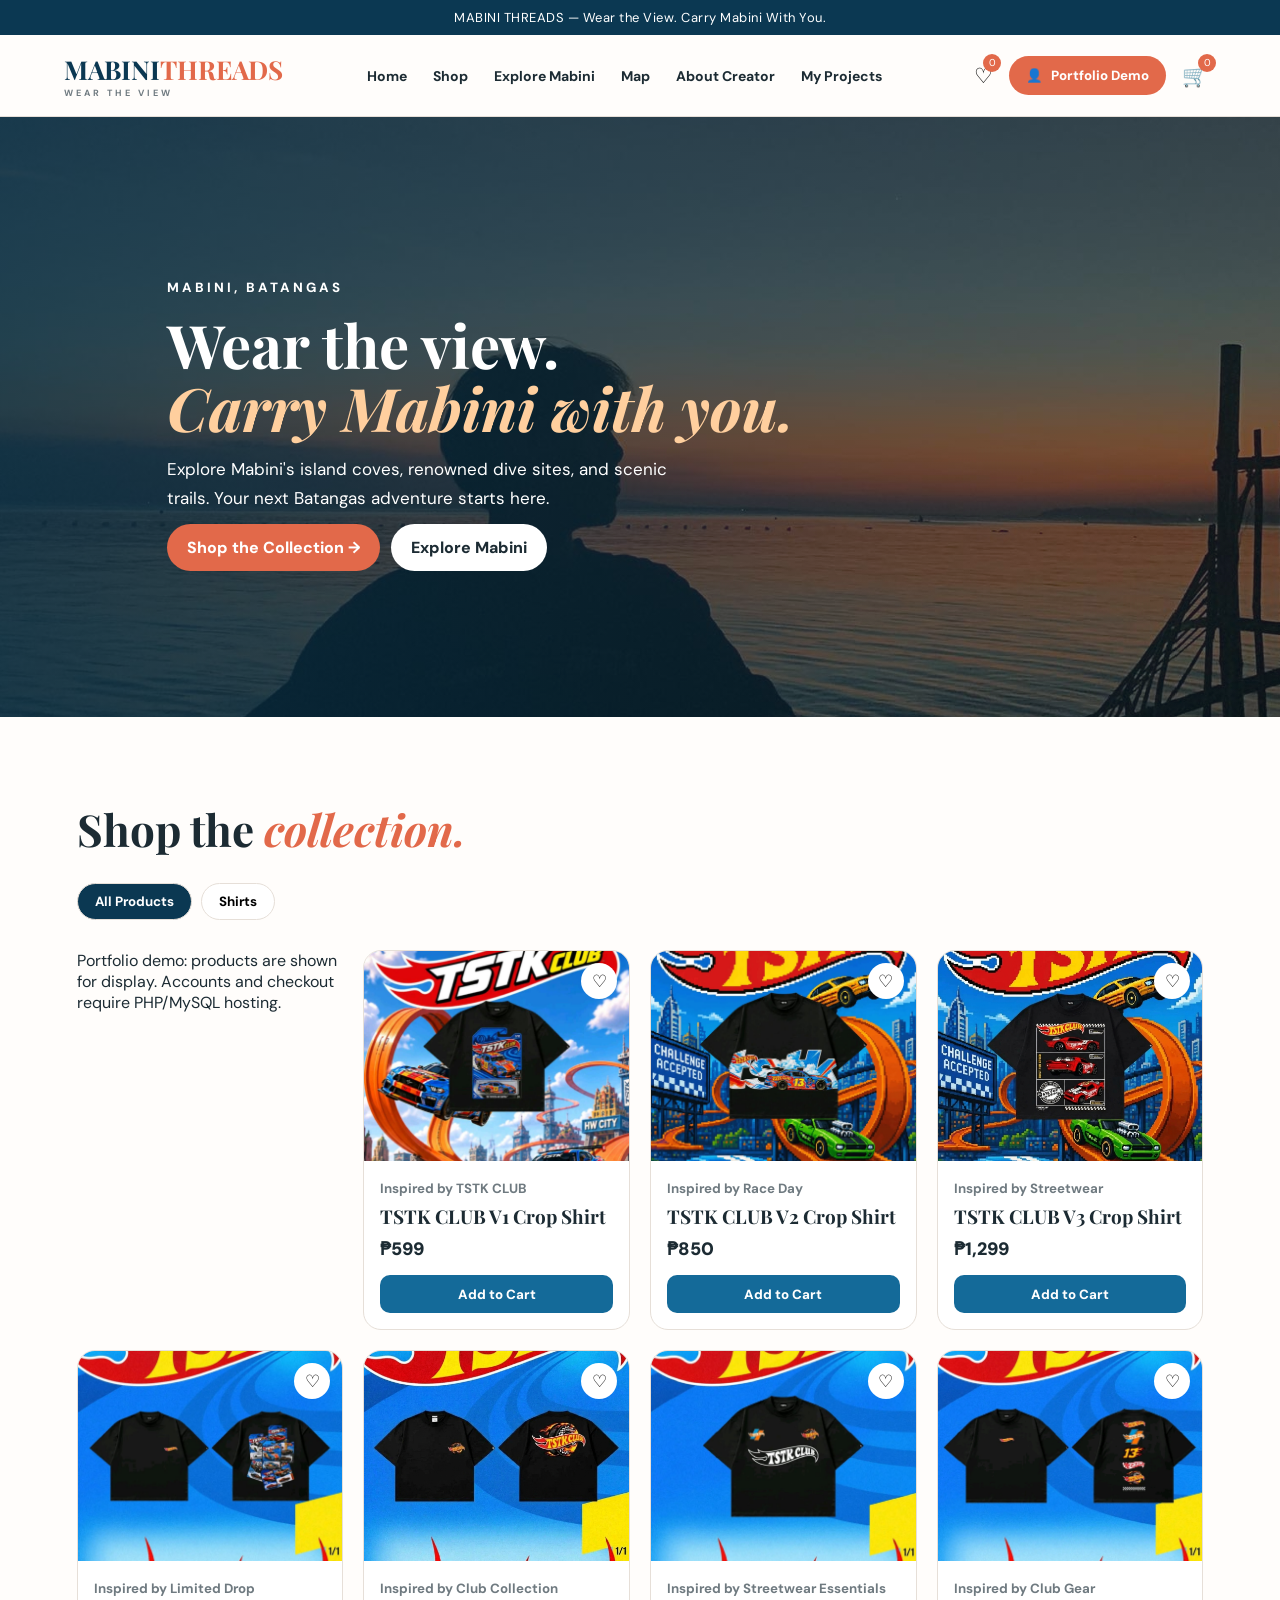
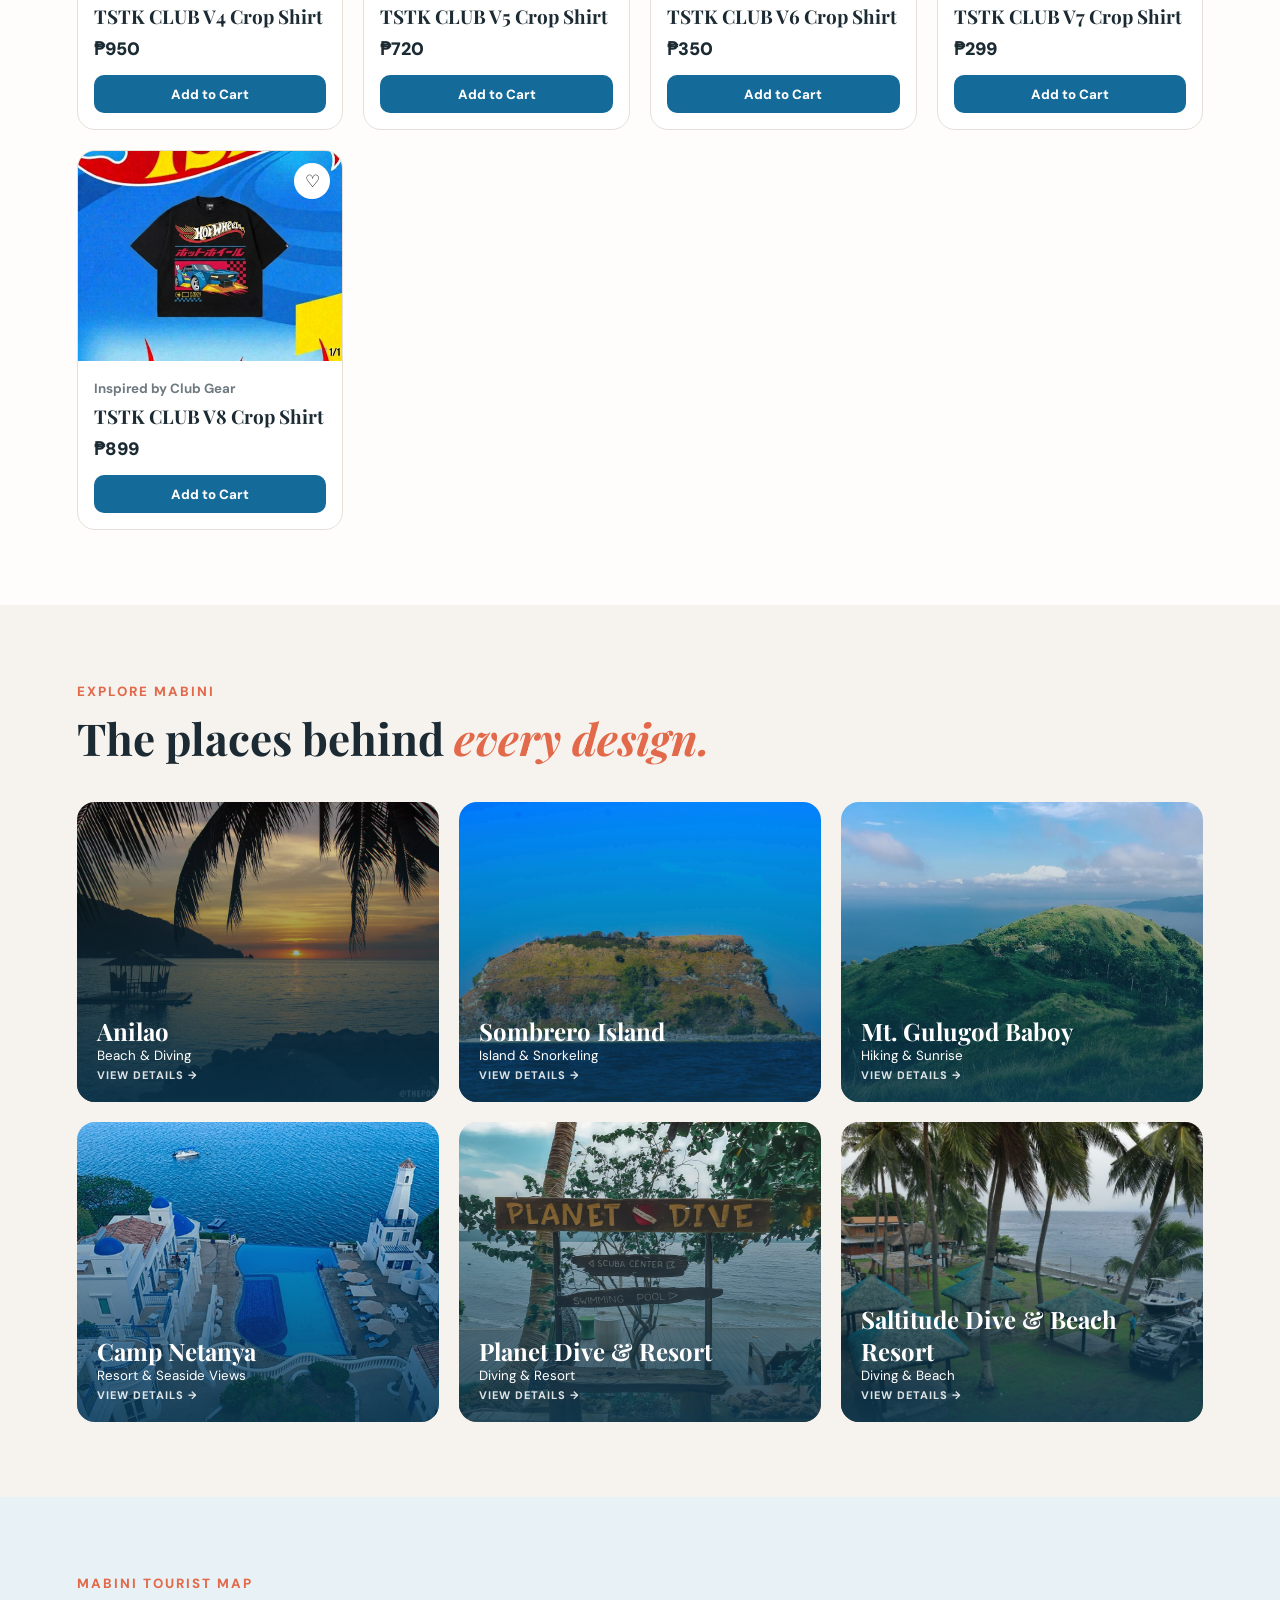
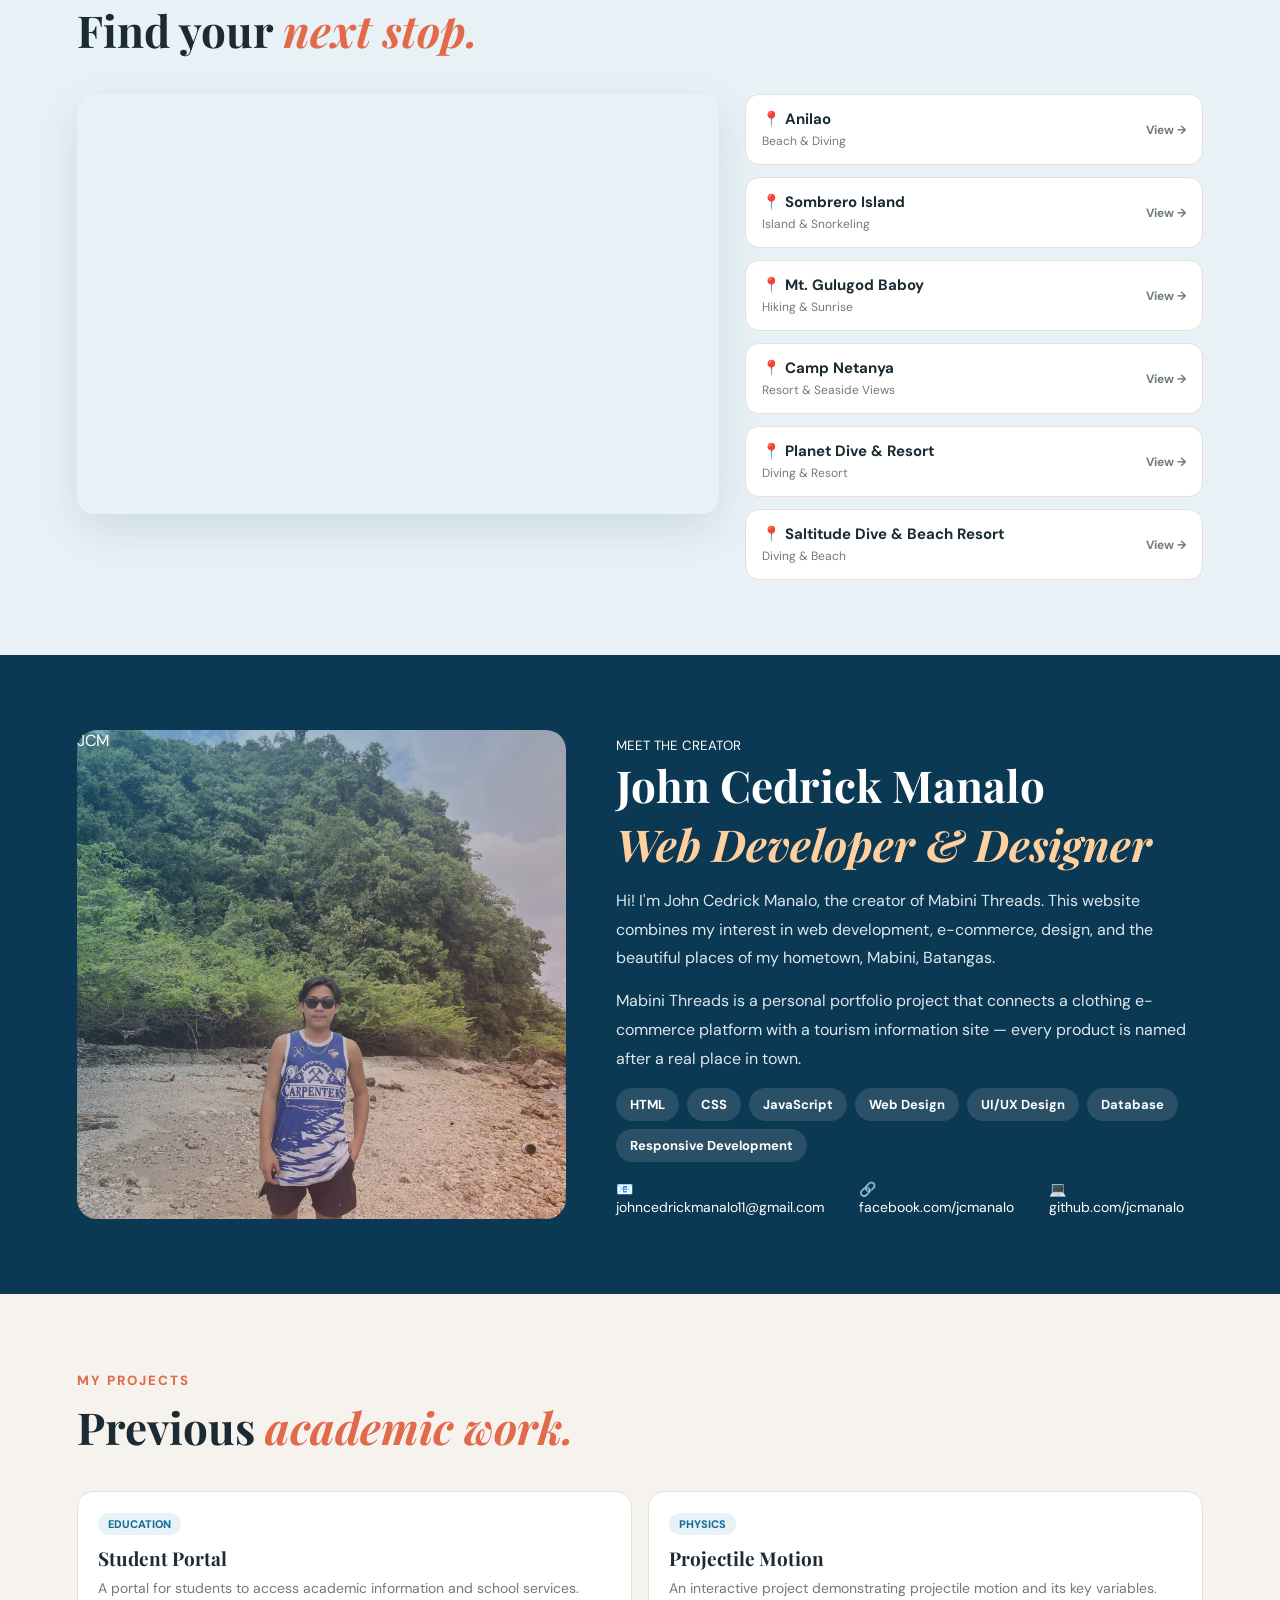
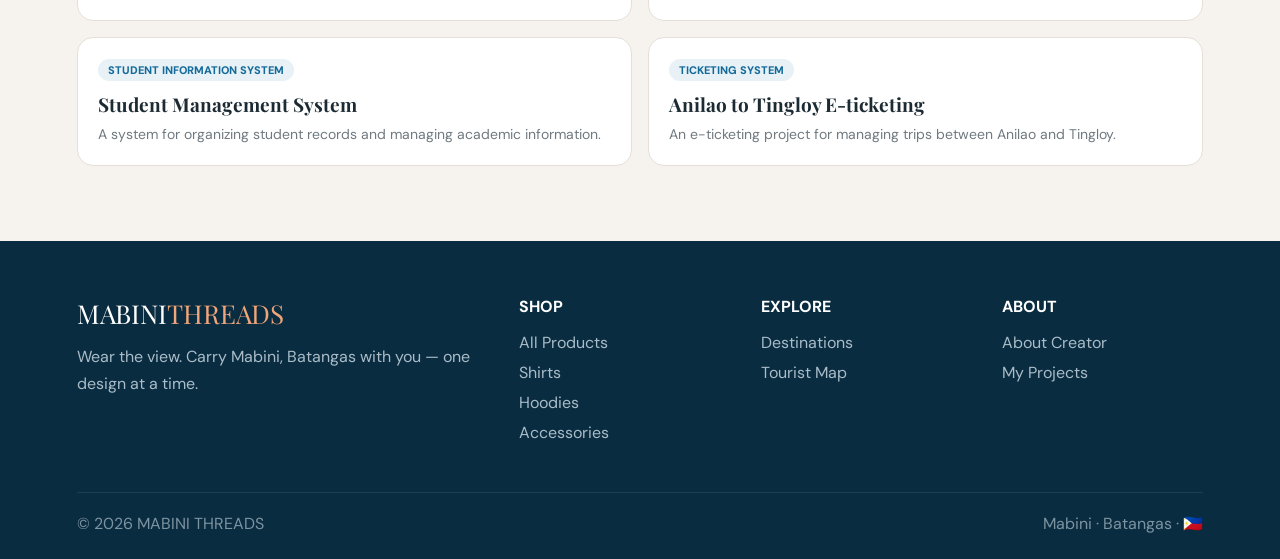
==== mabini_threads_online.html @ df1a7917 "Publish Mabini Threads portfolio demo Co-authored-by: Copilot <223556219+Copilot@users.noreply.githu" ====
<!DOCTYPE html>
<html lang="en">
<head>
<meta charset="UTF-8">
<meta name="viewport" content="width=device-width, initial-scale=1.0">

<title>MABINI THREADS — Wear the View. Carry Mabini With You.</title>

<link rel="preconnect" href="https://fonts.googleapis.com">
<link rel="preconnect" href="https://fonts.gstatic.com" crossorigin>

<link href="https://fonts.googleapis.com/css2?family=DM+Sans:wght@400;500;600;700;800&family=Playfair+Display:wght@500;600;700&display=swap" rel="stylesheet">

<link rel="stylesheet" href="style.css">

</head>

<body>

<div class="topbar">
    <!-- 🎵 MUSIC PLAYER —  -->
<div class="music-player" id="musicPlayer">
    <audio id="bgMusic" loop>
        <source src="die-with-a-smile.mp3" type="audio/mpeg">
    </audio>
    <button class="music-btn" id="musicToggle" onclick="toggleMusic()" title="Play/Pause Music">
        <span id="musicIcon">🎵</span>
    </button>
    <div class="music-info">
        <strong>Die With A Smile</strong>
        <small>Lady Gaga & Bruno Mars</small>
    </div>
    <button class="music-close" onclick="closeMusic()">×</button>
</div>
<!-- 🎵 END MUSIC PLAYER -->

    MABINI THREADS — Wear the View. Carry Mabini With You.
</div>

<header>

    <a href="#home" class="logo">
        MABINI<span>THREADS</span>
        <small>WEAR THE VIEW</small>
    </a>

    <nav>
        <a href="#home">Home</a>
        <a href="#shop">Shop</a>
        <a href="#explore">Explore Mabini</a>
        <a href="#map">Map</a>
        <a href="#about">About Creator</a>
        <a href="#projects">My Projects</a>
    </nav>

    <div class="header-actions">

        <button class="icon-btn" onclick="openWishlist()">
            ♡ <span class="badge" id="wishlistCount">0</span>
        </button>

        <button class="account-btn" id="accountButton" onclick="handleAccountClick()">
            <span id="accountButtonAvatar">👤</span>
            <span class="account-label" id="accountButtonLabel">Create Account / Sign In</span>
        </button>

        <button class="icon-btn" onclick="openCart()">
            🛒 <span class="badge" id="cartCount">0</span>
        </button>

    </div>

</header>

<main>

<section class="hero" id="home">

    <div class="hero-content">

        <small>MABINI, BATANGAS</small>

        <h1>Wear the view.<br><em>Carry Mabini with you.</em></h1>

        <p>
            Explore Mabini's island coves, renowned dive sites, and scenic trails.
            Your next Batangas adventure starts here.
        </p>

        <a href="#shop" class="btn btn-coral">Shop the Collection →</a>
        <a href="#explore" class="btn btn-white">Explore Mabini</a>

    </div>

</section>

<!-- ================= SHOP ================= -->

<section class="shop" id="shop">

    <div class="shop-header">

        <div class="section-title" style="margin:0">
            <h2>Shop the <em>collection.</em></h2>
        </div>

    </div>

    <div class="categories">
        <button class="category active" onclick="filterProducts('all',this)">All Products</button>
        <button class="category" onclick="filterProducts('shirts',this)">Shirts</button>
    </div>

    <div class="products" id="products"></div>

</section>

<!-- ================= EXPLORE MABINI ================= -->

<section id="explore">

    <div class="section-title">
        <small>EXPLORE MABINI</small>
        <h2>The places behind <em>every design.</em></h2>
    </div>

    <div class="destinations" id="destinations"></div>

</section>

<!-- ================= MAP ================= -->

<section class="map-section" id="map">

    <div class="section-title">
        <small>MABINI TOURIST MAP</small>
        <h2>Find your <em>next stop.</em></h2>
    </div>

    <div class="map-wrap">

        <iframe
        class="map-frame"
        loading="lazy"
        referrerpolicy="no-referrer-when-downgrade"
        src="https://www.google.com/maps?q=Mabini,Batangas&output=embed">
        </iframe>

        <div class="map-list" id="mapList"></div>

    </div>

</section>

<!-- ================= ABOUT CREATOR ================= -->

<section class="about" id="about">

    <div class="about-grid">

        <div class="about-photo">JCM</div>

        <div>

            <small>MEET THE CREATOR</small>

            <h2>John Cedrick Manalo<br><em>Web Developer & Designer</em></h2>

            <p>
                Hi! I'm John Cedrick Manalo, the creator of Mabini Threads.
                This website combines my interest in web development,
                e-commerce, design, and the beautiful places of my
                hometown, Mabini, Batangas.
            </p>

            <p>
                Mabini Threads is a personal portfolio project that
                connects a clothing e-commerce platform with a tourism
                information site — every product is named after a real
                place in town.
            </p>

            <div class="skills">
                <span class="skill-pill">HTML</span>
                <span class="skill-pill">CSS</span>
                <span class="skill-pill">JavaScript</span>
                <span class="skill-pill">Web Design</span>
                <span class="skill-pill">UI/UX Design</span>
                <span class="skill-pill">Database</span>
                <span class="skill-pill">Responsive Development</span>
            </div>

            <div class="contact-row">
                <span>📧 johncedrickmanalo11@gmail.com</span>
                <span>🔗 facebook.com/jcmanalo</span>
                <span>💻 github.com/jcmanalo</span>
            </div>

        </div>

    </div>

</section>

<!-- ================= PROJECTS ================= -->

<section id="projects">

    <div class="section-title">
        <small>MY PROJECTS</small>
        <h2>Previous <em>academic work.</em></h2>
    </div>

    <div class="projects">

        <div class="project-card">
            <span class="project-tag">EDUCATION</span>
            <h4>Student Portal</h4>
            <p>A portal for students to access academic information and school services.</p>
        </div>

        <div class="project-card">
            <span class="project-tag">PHYSICS</span>
            <h4>Projectile Motion</h4>
            <p>An interactive project demonstrating projectile motion and its key variables.</p>
        </div>

        <div class="project-card">
            <span class="project-tag">STUDENT INFORMATION SYSTEM</span>
            <h4>Student Management System</h4>
            <p>A system for organizing student records and managing academic information.</p>
        </div>

        <div class="project-card">
            <span class="project-tag">TICKETING SYSTEM</span>
            <h4>Anilao to Tingloy E-ticketing</h4>
            <p>An e-ticketing project for managing trips between Anilao and Tingloy.</p>
        </div>

    </div>

</section>

</main>

<!-- ================= FOOTER ================= -->

<footer>

    <div class="footer-grid">

        <div>
            <div class="footer-logo">MABINI<span>THREADS</span></div>
            <p>Wear the view. Carry Mabini, Batangas with you —
            one design at a time.</p>
        </div>

        <div>
            <h4>SHOP</h4>
            <a href="#shop">All Products</a>
            <a href="#shop">Shirts</a>
            <a href="#shop">Hoodies</a>
            <a href="#shop">Accessories</a>
        </div>

        <div>
            <h4>EXPLORE</h4>
            <a href="#explore">Destinations</a>
            <a href="#map">Tourist Map</a>
        </div>

        <div>
            <h4>ABOUT</h4>
            <a href="#about">About Creator</a>
            <a href="#projects">My Projects</a>
        </div>

    </div>

    <div class="footer-bottom">
        <span>© 2026 MABINI THREADS</span>
        <span>Mabini · Batangas ·  🇵🇭</span>
    </div>

</footer>

<!-- ================= ACCOUNT MODAL ================= -->

<div class="modal" id="accountModal">
<div class="modal-box">
<button class="close" onclick="closeModal('accountModal')">×</button>

<h2 style="font-family:'Playfair Display';font-size:32px">Welcome to Mabini Threads</h2>
<p style="color:var(--gray);margin-top:5px">Create an account or sign in to continue shopping.</p>
<br>

<div class="tabs">
<button class="tab active" id="createTab" onclick="accountTab('create')">Create Account</button>
<button class="tab" id="signinTab" onclick="accountTab('signin')">Sign In</button>
</div>

<div id="accountForm"></div>

</div>
</div>

<!-- ================= PROFILE MODAL ================= -->

<div class="modal" id="profileModal">
<div class="modal-box wide">
<button class="close" onclick="closeModal('profileModal')">×</button>
<div id="profileContent"></div>
</div>
</div>

<!-- ================= CART MODAL ================= -->

<div class="modal" id="cartModal">
<div class="modal-box">
<button class="close" onclick="closeModal('cartModal')">×</button>

<h2 style="font-family:'Playfair Display';font-size:32px">Shopping Cart 🛒</h2>
<p style="color:var(--gray)">Review your items before checkout.</p>

<div id="cartItems"></div>
<div id="cartAddressPreview"></div>

<div class="cart-summary">
<p><span>Subtotal</span><strong id="subtotal">₱0</strong></p>
<p><span>Delivery Fee</span><strong id="deliveryFee">₱60</strong></p>
<small id="shippingOfferNote" class="shipping-offer-note"></small>
<hr>
<div id="voucherPanel" class="voucher-panel" hidden>
    <label for="useVoucher"><input id="useVoucher" type="checkbox" onchange="toggleAccountVoucher(this.checked)"> Use my account voucher</label>
    <small id="voucherDetails"></small>
</div>
<p id="voucherDiscountRow" class="voucher-discount-row" hidden>
    <span>Voucher discount</span><strong id="voucherDiscount">−₱0</strong>
</p>
<p class="cart-total"><span>Total</span><strong id="total">₱0</strong></p>

<div class="payment-method">
    <label for="paymentMethod">Payment method</label>
    <select id="paymentMethod" onchange="updatePaymentNote()">
        <option value="COD">Cash on Delivery (COD)</option>
        <option value="GCash">GCash</option>
        <option value="Maya">Maya</option>
    </select>
    <small id="paymentNote">Pay in cash when your order arrives.</small>
</div>

<button class="btn btn-coral" style="width:100%;margin-top:10px" onclick="checkout()">
Proceed to Checkout →
</button>

</div>
</div>
</div>

<!-- ================= ADD TO CART COLOR PICKER ================= -->

<div class="modal" id="addToCartModal">
<div class="modal-box color-picker-box">
<button class="close" onclick="closeModal('addToCartModal')">×</button>
<h2 style="font-family:'Playfair Display';font-size:30px">Choose color and size</h2>
<p id="addProductDetails" style="color:var(--gray);margin-top:6px"></p>
<img id="productColorPreview" class="color-preview" src="" alt="">
<strong class="picker-label">Color</strong>
<div id="productColorOptions" class="color-options"></div>
<strong class="picker-label">Size</strong>
<div id="productSizeOptions" class="color-options"></div>
<button class="add-cart" style="margin-top:18px" onclick="confirmAddToCart()">Add selected options to Cart</button>
</div>
</div>

<!-- ================= PRODUCT REVIEW ================= -->

<div class="modal" id="reviewModal">
<div class="modal-box review-box">
<button class="close" onclick="closeModal('reviewModal')">×</button>
<h2 style="font-family:'Playfair Display';font-size:30px">Rate this product</h2>
<p id="reviewProductName" style="color:var(--gray);margin-top:6px"></p>
<div class="review-stars" role="group" aria-label="Choose a rating from 1 to 5 stars">
    <button type="button" aria-label="1 star" onclick="selectReviewRating(1)">★</button>
    <button type="button" aria-label="2 stars" onclick="selectReviewRating(2)">★</button>
    <button type="button" aria-label="3 stars" onclick="selectReviewRating(3)">★</button>
    <button type="button" aria-label="4 stars" onclick="selectReviewRating(4)">★</button>
    <button type="button" aria-label="5 stars" onclick="selectReviewRating(5)">★</button>
</div>
<p id="reviewRatingHint" class="review-rating-hint">Choose 1 to 5 stars.</p>
<button id="submitReviewButton" class="add-cart" style="margin-top:18px" onclick="submitProductReview()" disabled>Submit rating</button>
</div>
</div>

<!-- ================= WISHLIST ================= -->

<div class="modal" id="wishlistModal">
<div class="modal-box">
<button class="close" onclick="closeModal('wishlistModal')">×</button>
<h2 style="font-family:'Playfair Display';font-size:32px">My Wishlist ♡</h2>
<div id="wishlistItems" style="margin-top:20px"></div>
</div>
</div>

<!-- ================= DESTINATION DETAILS ================= -->

<div class="modal" id="destinationModal">
<div class="modal-box wide">
<button class="close" onclick="closeModal('destinationModal')">×</button>
<div id="destinationContent"></div>
</div>
</div>

<div class="toast" id="toast"></div>

<script>

/* ================= 🎵 MUSIC PLAYER — BAGO LANG ================= */

function toggleMusic(){
    const music = document.getElementById("bgMusic");
    const icon = document.getElementById("musicIcon");

    if(music.paused){
        music.play();
        icon.textContent = "⏸";
        showToast("🎵 Playing: Die With A Smile");
    } else {
        music.pause();
        icon.textContent = "🎵";
        showToast("⏸ Music paused");
    }
}

function closeMusic(){
    const music = document.getElementById("bgMusic");
    music.pause();
    document.getElementById("musicPlayer").style.display = "none";
}

document.getElementById("bgMusic").addEventListener("error", () => {
    document.getElementById("musicPlayer").style.display = "none";
});

/* Auto-play on first user interaction */
document.addEventListener("click", function autoPlayMusic(){
    const music = document.getElementById("bgMusic");
    if(music && music.paused){
        music.play().then(() => {
            document.getElementById("musicIcon").textContent = "⏸";
        }).catch(() => {
            /* browser blocked autoplay — user clicks manually */
        });
    }
    document.removeEventListener("click", autoPlayMusic);
}, { once: true });

/* ================= END MUSIC PLAYER ================= */


/* ================= HELPERS ================= */

function money(value){
    return "₱" + Number(value).toLocaleString("en-PH");
}

function initials(name){
    return name.trim().split(/\s+/).slice(0,2).map(w=>w[0]?.toUpperCase() || "").join("");
}

function commonsImage(filename,width){
    return "https://commons.wikimedia.org/wiki/Special:FilePath/"
    + encodeURIComponent(filename) + "?width=" + width;
}

async function apiRequest(action,options={}){

    const query = new URLSearchParams({action,...(options.query || {})});
    const request = {
        method:options.method || "GET",
        credentials:"same-origin",
        headers:options.body ? {"Content-Type":"application/json"} : {}
    };
    if(options.body)request.body = JSON.stringify(options.body);

    let response;
    try{
        response = await fetch(`api.php?${query}`,request);
    }catch(error){
        throw new Error("Could not reach the local PHP API. Start the PHP server and open the site from http://127.0.0.1:8000.");
    }

    const contentType = response.headers.get("content-type") || "";
    const text = await response.text();
    if(!contentType.includes("application/json")){
        const trimmed = text.trim();
        if(trimmed.startsWith("<?php") || trimmed.startsWith("<!DOCTYPE") || trimmed.startsWith("<html")){
            throw new Error("This app must be opened through the local PHP server at http://127.0.0.1:8000. Do not open the HTML file directly.");
        }
        throw new Error("The PHP API returned an unexpected response. Check that the server is running.");
    }

    let data;
    try{
        data = JSON.parse(text);
    }catch(error){
        throw new Error("The PHP API returned invalid JSON. Check the PHP setup and MySQL connection.");
    }

    if(!response.ok)throw new Error(data.message || "The database request failed.");
    return data;

}

/* ================= DESTINATIONS ================= */

const destinations = [

{
    id:"anilao",
    name:"Anilao",
    tag:"Beach & Diving",
    image: "Anilao.jpg",
    creditText:"Photo via Wikimedia Commons (CC BY)",
    creditUrl:"https://commons.wikimedia.org/wiki/File:Anilao,_Batanagas.JPG",
    blurb:"The birthplace of Philippine scuba diving — a coastal barangay with over 50 dive sites, calm coves, and some of the richest coral biodiversity in the country.",
    highlights:[
        "50+ beginner-friendly dive sites nearby",
        "Snorkeling and island-hopping day trips",
        "Home base for boats to Sombrero Island",
        "Sunset views over Balayan Bay"
    ],
    mapQuery:"Anilao, Mabini, Batangas"
},

{
    id:"sombrero-island",
    name:"Sombrero Island",
    tag:"Island & Snorkeling",
    image: "sombrero.jpg",
    creditText:"Photo via Wikimedia Commons (CC BY-SA)",
    creditUrl:"https://commons.wikimedia.org/wiki/File:Sombrero-island,_From_%22Dive_Solana%22_Anilao_-_panoramio.jpg",
    blurb:"A small hat-shaped island just a short boat ride from Anilao, popular for snorkeling, photos, and as a stopover for hikers coming down from Mt. Gulugod Baboy.",
    highlights:[
        "Short boat ride from Anilao or Talaga Port",
        "Clear water good for snorkeling",
        "Popular photo spot for its hat-like shape",
        "Bring your own drinking water — no facilities on the island"
    ],
    mapQuery:"Sombrero Island, Batangas"
},

{
    id:"gulugod-baboy",
    name:"Mt. Gulugod Baboy",
    tag:"Hiking & Sunrise",
    image:"gulugod.jpg",
    creditText:"Photo via Wikimedia Commons (CC BY-SA)",
    creditUrl:"https://commons.wikimedia.org/wiki/File:Batangasjf8549_01.JPG",
    blurb:"A beginner-friendly mountain on the Calumpan Peninsula with three peaks and 360-degree views of Batangas Bay, Balayan Bay, and nearby islands.",
    highlights:[
        "Beginner-friendly trail, about 1-2 hours to summit",
        "360-degree views from Pinagbanderahan peak",
        "Popular overnight camping spot",
        "Trailhead near Anilao's dive resorts"
    ],
    mapQuery:"Mount Gulugod Baboy, Batangas"
},

{
    id:"camp-netanya",
    name:"Camp Netanya",
    tag:"Resort & Seaside Views",
    image:"camp netanya.jpg",
    creditText:"Illustrative resort photo via Unsplash",
    creditUrl:"https://unsplash.com/",
    blurb:"A Greek-inspired seaside resort in Mabini, known for its white-and-blue architecture and views of Batangas Bay.",
    highlights:[
        "Seaside resort in Mabini, Batangas",
        "Scenic views of Batangas Bay",
        "Pool and resort amenities",
        "Check with the resort for current rates and access"
    ],
    mapQuery:"Camp Netanya, Mabini, Batangas"
},

{
    id:"planet-dive",
    name:"Planet Dive & Resort",
    tag:"Diving & Resort",
    image:"planet dive.jpg",
    creditText:"Illustrative diving photo via Unsplash",
    creditUrl:"https://unsplash.com/",
    blurb:"A dive resort in Mabini offering access to the area's well-known underwater sites.",
    highlights:[
        "Dive resort in Mabini, Batangas",
        "Explore nearby dive sites with local guides",
        "Ask the resort about courses and dive trips",
        "Confirm availability before visiting"
    ],
    mapQuery:"Planet Dive Resort, Mabini, Batangas"
},

{
    id:"saltitude",
    name:"Saltitude Dive & Beach Resort",
    tag:"Diving & Beach",
    image:"saltitude.jpg",
    creditText:"Illustrative beach photo via Unsplash",
    creditUrl:"https://unsplash.com/",
    blurb:"A dive and beach resort in Mabini, a convenient base for enjoying the coastline and nearby dive sites.",
    highlights:[
        "Dive and beach resort in Mabini",
        "Coastal setting near local dive sites",
        "Ask about snorkeling and diving options",
        "Check current services and access before visiting"
    ],
    mapQuery:"Saltitude Dive and Beach Resort, Mabini, Batangas"
}

];

function renderDestinations(){

    document.getElementById("destinations").innerHTML =
    destinations.map(d => `
        <button class="destination" style="background-image:url('${d.image}')" onclick="openDestination('${d.id}')">
            <div class="destination-content">
                <h3>${d.name}</h3>
                <p>${d.tag}</p>
                <div class="destination-tap">VIEW DETAILS →</div>
            </div>
        </button>
    `).join("");

    document.getElementById("mapList").innerHTML =
    destinations.map(d => `
        <div class="map-pin" onclick="openDestination('${d.id}')">
            <div>
                <h4>📍 ${d.name}</h4>
                <span>${d.tag}</span>
            </div>
            <span class="link-btn">View →</span>
        </div>
    `).join("");

}

function openDestination(id){

    const d = destinations.find(x=>x.id===id);
    if(!d)return;

    document.getElementById("destinationContent").innerHTML = `

        <div class="dest-photo" style="background-image:url('${d.image}')"></div>

        <div class="dest-credit">
            <a href="${d.creditUrl}" target="_blank" rel="noopener">${d.creditText}</a>
        </div>

        <span class="dest-tag">${d.tag.toUpperCase()}</span>

        <h2 style="font-family:'Playfair Display';font-size:30px;margin:8px 0 12px">${d.name}</h2>

        <p style="color:var(--gray);line-height:1.7">${d.blurb}</p>

        <ul class="dest-highlights">
            ${d.highlights.map(h=>`<li>${h}</li>`).join("")}
        </ul>

        <a class="btn btn-coral" style="display:inline-block;margin-top:22px" target="_blank" rel="noopener"
        href="https://www.google.com/maps/search/${encodeURIComponent(d.mapQuery)}">
            Get Directions →
        </a>

    `;

    document.getElementById("destinationModal").classList.add("show");

}

/* ================= PRODUCTS ================= */

let products = [

{
    id:1,
    name:"TSTK CLUB V1 Crop Shirt",
    price:599,
    rating:4.9,
    category:"shirts",
    inspiration:"TSTK CLUB",
    sizes:["S","M","L","XL","XXL"],
    colors:["Black","White"],
    image:"V1_black.jpeg",
},

{
    id:2,
    name:"TSTK CLUB V2 Crop Shirt",
    price:850,
    rating:4.8,
    category:"shirts",
    inspiration:"Race Day",
    sizes:["S","M","L","XL"],
    colors:["Black","White"],
    image:"V2_black.jpeg"
},

{
    id:3,
    name:"TSTK CLUB V3 Crop Shirt",
    price:1299,
    rating:4.9,
    category:"hoodies",
    inspiration:"Streetwear",
    sizes:["S","M","L","XL"],
    colors:["Black","White"],
    image:"V3_black.jpeg"
},

{
    id:4,
    name:"TSTK CLUB V4 Crop Shirt",
    price:950,
    rating:4.7,
    category:"shirts",
    inspiration:"Limited Drop",
    sizes:["S","M","L","XL"],
    colors:["Black","White"],
    image:"V4_black.jpeg"
},

{
    id:5,
    name:"TSTK CLUB V5 Crop Shirt",
    price:720,
    rating:4.7,
    category:"shirts",
    inspiration:"Club Collection",
    sizes:["S","M","L","XL"],
    colors:["Black","White"],
    image:"V5.jpeg"
},

{
    id:6,
    name:"TSTK CLUB V6 Crop Shirt",
    price:350,
    rating:4.8,
    category:"accessories",
    inspiration:"Streetwear Essentials",
    sizes:["S","M","L","XL"],
    colors:["Black","White"],
    image:"V6_black.jpeg"
},

{
    id:7,
    name:"TSTK CLUB V7 Crop Shirt",
    price:299,
    rating:4.6,
    category:"accessories",
    inspiration:"Club Gear",
    sizes:["S","M","L","XL"],
    colors:["Black","White"],
    image:"V7_black.jpeg"
},


{
    id:8,
    name:"TSTK CLUB V8 Crop Shirt",
    price:899,
    rating:4.6,
    category:"accessories",
    inspiration:"Club Gear",
    sizes:["S","M","L","XL"],
    colors:["Black","White"],
    image:"V8_black.jpeg"
}

];

let cart = [];
let wishlist = JSON.parse(localStorage.getItem("mabiniWishlist") || "[]");
let account = null;
let orders = [];
let appReady = false;
let staticDemo = false;
let cartSaveQueue = Promise.resolve();
let accountVoucherEnabled = false;

let currentCategory = "all";
let currentOrderFilter = "all";

const productSelection = {};
const productSlideIndexes = {};
let productReviews = {};
let pendingProductId = null;
let pendingProductColor = null;
let pendingProductSize = null;
let pendingReviewProductId = null;
let pendingReviewRating = 0;

function getSelection(id){

    if(!productSelection[id]){

        const p = products.find(x=>x.id===id);

        productSelection[id] = {
            size: p.sizes[0] || null,
            color: p.colors[0] || null
        };

    }

    return productSelection[id];

}

function getProductImage(product, color){
    const selectedColor = (color || product.colors[0] || "Black").toLowerCase();
    const baseName = product.image
        .replace(/_(black|white)(?=\.[^/.]+$)/i, "")
        .replace(/\.[^/.]+$/, "");
    const variant = `${baseName}_${selectedColor}.jpeg`;
    return variant;
}

const ORDER_STEPS = ["Order Placed","To Ship","Shipped","Delivered"];

/* ================= RENDER PRODUCTS ================= */

function renderProducts(){

    const list = products.filter(p => currentCategory === "all" || p.category === currentCategory);

    document.getElementById("products").innerHTML =
    list.map(p => {

        const sel = getSelection(p.id);
        const activeSlide = (productSlideIndexes[p.id] || 0) % p.colors.length;

        return `

        <article class="product">

            <div class="product-img">
                <div class="product-slideshow" data-product-id="${p.id}" data-active-index="${activeSlide}">
                    ${p.colors.map((color,index) => `
                        <img class="product-photo ${index===activeSlide?'active':''}" src="${getProductImage(p, color)}" alt="${p.name} in ${color}">
                    `).join("")}
                </div>
                <button onclick="toggleWishlist(${p.id})">${wishlist.includes(p.id) ? "♥" : "♡"}</button>
            </div>

            <div class="product-info">

                <small>Inspired by ${p.inspiration}</small>
                <h3>${p.name}</h3>

                ${p.ratingCount > 0 ? `
                    <div class="rating">
                        ${"★".repeat(Math.round(p.rating))}${"☆".repeat(5-Math.round(p.rating))}
                        <span style="color:#777">${Number(p.rating).toFixed(1)} (${p.ratingCount})</span>
                    </div>
                ` : ""}

                <div class="price">${money(p.price)}</div>

                <button class="add-cart" onclick="addProduct(${p.id})">Add to Cart</button>

            </div>

        </article>

        `;

    }).join("");

}

/* ================= ADD TO CART ================= */

function requireAccount(){

    if(!appReady){
        showToast("Connecting to the local database. Please wait.");
        return false;
    }

    if(staticDemo){
        showToast("Shopping accounts and checkout need PHP/MySQL hosting.");
        return false;
    }

    if(account)return true;

    closeModal("addToCartModal");
    showToast("Please create an account or sign in before shopping.");
    openAccount("create");
    return false;

}

function addProduct(id){

    if(!requireAccount())return;

    const product = products.find(p=>p.id===id);
    if(!product)return;

    pendingProductId = id;
    pendingProductColor = getSelection(id).color || product.colors[0];
    pendingProductSize = getSelection(id).size || product.sizes[0] || null;
    document.getElementById("addProductDetails").innerHTML = `
        <strong>${product.name}</strong><br>
        ${money(product.price)}
    `;
    updateProductColorPreview();
    document.getElementById("addToCartModal").classList.add("show");

}

function updateProductColorPreview(){

    const product = products.find(p=>p.id===pendingProductId);
    if(!product)return;

    const preview = document.getElementById("productColorPreview");
    preview.src = getProductImage(product, pendingProductColor);
    preview.alt = `${product.name} in ${pendingProductColor}`;
    document.getElementById("productColorOptions").innerHTML = product.colors.map(color=>`
        <button class="opt-btn ${pendingProductColor===color?'active':''}"
        onclick="selectProductColor('${color}')">${color}</button>
    `).join("");
    document.getElementById("productSizeOptions").innerHTML = product.sizes.map(size=>`
        <button class="opt-btn ${pendingProductSize===size?'active':''}"
        onclick="selectProductSize('${size}')">${size}</button>
    `).join("");

}

function selectProductColor(color){

    pendingProductColor = color;
    updateProductColorPreview();

}

function selectProductSize(size){

    pendingProductSize = size;
    updateProductColorPreview();

}

function confirmAddToCart(){

    if(!requireAccount())return;
    if(pendingProductId===null || !pendingProductColor || !pendingProductSize)return;

    const product = products.find(p=>p.id===pendingProductId);
    const sel = getSelection(pendingProductId);
    sel.color = pendingProductColor;
    sel.size = pendingProductSize;

    const existing = cart.find(item=>
        item.id===pendingProductId && item.size===sel.size && item.color===pendingProductColor
    );

    if(existing){

        existing.quantity += 1;

    }else{

        cart.push({
            id:product.id,
            name:product.name,
            price:product.price,
            size:sel.size,
            color:pendingProductColor,
            quantity:1
        });

    }

    saveCart();

    showToast(product.name + " added to your cart!");
    closeModal("addToCartModal");
    pendingProductId = null;
    pendingProductColor = null;

}

function advanceProductSlides(){

    document.querySelectorAll(".product-slideshow").forEach(slideshow=>{
        const productId = Number(slideshow.dataset.productId);
        const imageCount = slideshow.children.length;
        if(imageCount < 2)return;

        const activeIndex = (Number(slideshow.dataset.activeIndex) + 1) % imageCount;
        slideshow.dataset.activeIndex = activeIndex;
        productSlideIndexes[productId] = activeIndex;
        Array.from(slideshow.children).forEach((image,index)=>{
            image.classList.toggle("active", index===activeIndex);
        });
    });

}

/* ================= CART ================= */

function saveCart(){

    updateCartCount();
    renderCart();

    if(!account || !appReady)return;

    const items = cart.map(item=>({
        id:item.id,
        size:item.size,
        color:item.color,
        quantity:item.quantity
    }));

    cartSaveQueue = cartSaveQueue
        .catch(()=>{})
        .then(()=>apiRequest("cart-save",{method:"POST",body:{items}}))
        .catch(error=>showToast(error.message));

}

function updateCartCount(){

    const count = cart.reduce((total,item)=>total+item.quantity,0);
    document.getElementById("cartCount").textContent = count;

}

function renderCart(){

    const container = document.getElementById("cartItems");

    if(!cart.length){

        container.innerHTML = `
            <div style="text-align:center;padding:35px;color:#777">
                🛒<br><br>Your cart is empty.<br><br>
                Head to the shop and find your next favorite piece!
            </div>
        `;

    }else{

        container.innerHTML = cart.map((item,index) => {
            const product = products.find(p=>p.id===item.id);
            const image = product ? getProductImage(product,item.color) : "";

            return `

            <div class="cart-item">

                <img class="cart-item-photo" src="${image}" alt="${item.name} in ${item.color}">

                <div>
                    <strong>${item.name}</strong>
                    ${product ? `
                        <label class="cart-size-control">Size
                            <select aria-label="Size for ${item.name}" onchange="changeCartSize(${index},this.value)">
                                ${product.sizes.map(size=>`
                                    <option value="${size}" ${item.size===size?'selected':''}>${size}</option>
                                `).join("")}
                            </select>
                        </label>
                    ` : ""}
                    <small>
                        ${[item.color,item.size].filter(Boolean).join(" · ")}
                        — ${money(item.price)} each
                    </small>
                </div>

                <div style="display:flex;align-items:center;gap:8px">
                    <button class="btn btn-outline btn-sm" onclick="changeCartQty(${index},-1)">−</button>
                    <span>${item.quantity}</span>
                    <button class="btn btn-outline btn-sm" onclick="changeCartQty(${index},1)">+</button>
                </div>

                <div>
                    <strong>${money(item.price * item.quantity)}</strong>
                    <button class="remove" onclick="removeCart(${index})">×</button>
                </div>

            </div>

        `;
        }).join("");

    }

    const subtotal = cart.reduce((sum,item)=>sum + item.price * item.quantity,0);
    const deliveryFee = calculateShippingFee(subtotal);
    const voucherAvailable = Boolean(account?.voucherPercent && account.voucherCode && !account.voucherUsed);
    const voucherPanel = document.getElementById("voucherPanel");
    voucherPanel.hidden = !cart.length || !account?.voucherCode;
    document.getElementById("useVoucher").checked = voucherAvailable && accountVoucherEnabled;
    document.getElementById("useVoucher").disabled = !voucherAvailable;
    document.getElementById("voucherDetails").textContent = account?.voucherCode
        ? `${account.voucherPercent}% off · ${account.voucherCode}${account.voucherUsed ? " · Already used" : " · One-time use"}`
        : "";
    const voucherDiscount = voucherAvailable && accountVoucherEnabled
        ? Math.round((subtotal * account.voucherPercent / 100 + Number.EPSILON) * 100) / 100
        : 0;
    document.getElementById("voucherDiscountRow").hidden = voucherDiscount===0;
    document.getElementById("voucherDiscount").textContent = "−" + money(voucherDiscount);
    document.getElementById("shippingOfferNote").textContent = subtotal >= 9000
        ? "Free shipping unlocked at ₱9,000."
        : subtotal >= 6000
            ? "₱40 off shipping at ₱6,000 spend."
            : subtotal >= 3000
                ? "₱20 off shipping at ₱3,000 spend."
                : "Spend ₱3,000 for ₱20 off shipping; ₱9,000 for free shipping.";

    document.getElementById("subtotal").textContent = money(subtotal);
    document.getElementById("deliveryFee").textContent = deliveryFee===0 ? "FREE" : money(deliveryFee);
    document.getElementById("total").textContent = money(subtotal + deliveryFee - voucherDiscount);

    renderCartAddressPreview();

}

function calculateShippingFee(subtotal){

    if(subtotal >= 9000)return 0;
    if(subtotal >= 6000)return 20;
    if(subtotal >= 3000)return 40;
    return subtotal > 0 ? 60 : 0;

}

function toggleAccountVoucher(enabled){

    accountVoucherEnabled = enabled;
    renderCart();

}

function renderCartAddressPreview(){

    const box = document.getElementById("cartAddressPreview");

    if(!account){ box.innerHTML=""; return; }

    if(!account.address){

        box.innerHTML = `
            <div class="address-card" style="margin:18px 0;background:#faf6ee">
                <strong style="font-size:13px">DELIVERY ADDRESS</strong>
                <p style="color:var(--gray);margin-top:6px">No delivery address on file yet.</p>
                <button class="btn btn-outline btn-sm" style="margin-top:10px"
                onclick="closeModal('cartModal');openProfile('address')">Add Address</button>
            </div>
        `;

    }else{

        const a = account.address;

        box.innerHTML = `
            <div class="address-card" style="margin:18px 0;background:#faf6ee">
                <strong style="font-size:13px">DELIVERY ADDRESS</strong>
                <p style="margin-top:6px">
                    ${a.recipient}<br>
                    ${a.street}, Brgy. ${a.barangay}<br>
                    ${a.city}, ${a.province}, ${a.region}<br>
                    📱 ${a.phone}
                </p>
                <button class="btn btn-outline btn-sm" style="margin-top:10px"
                onclick="closeModal('cartModal');openProfile('address')">Edit Address</button>
            </div>
        `;

    }

}

function changeCartQty(index,amount){

    cart[index].quantity = Math.max(1, cart[index].quantity + amount);
    saveCart();

}

function changeCartSize(index,size){

    const item = cart[index];
    const product = item && products.find(candidate=>candidate.id===item.id);
    if(!item || !product || !product.sizes.includes(size))return;

    const matchingItem = cart.findIndex((candidate,candidateIndex)=>
        candidateIndex!==index && candidate.id===item.id
        && candidate.color===item.color && candidate.size===size
    );

    if(matchingItem>=0){
        cart[matchingItem].quantity += item.quantity;
        cart.splice(index,1);
    }else{
        item.size = size;
    }

    saveCart();
    showToast("Cart size updated.");

}

function removeCart(index){

    cart.splice(index,1);
    saveCart();
    showToast("Product removed.");

}

function openCart(){

    renderCart();
    document.getElementById("cartModal").classList.add("show");

}

function updatePaymentNote(){

    const notes = {
        COD:"Pay in cash when your order arrives.",
        GCash:"GCash selected. Payment is arranged manually after placing your order.",
        Maya:"Maya selected. Payment is arranged manually after placing your order."
    };
    document.getElementById("paymentNote").textContent =
        notes[document.getElementById("paymentMethod").value] || notes.COD;

}

/* ================= WISHLIST ================= */

function toggleWishlist(id){

    if(wishlist.includes(id)){
        wishlist = wishlist.filter(x=>x!==id);
        showToast("Removed from wishlist.");
    }else{
        wishlist.push(id);
        showToast("Added to wishlist.");
    }

    localStorage.setItem("mabiniWishlist", JSON.stringify(wishlist));
    document.getElementById("wishlistCount").textContent = wishlist.length;
    renderProducts();

}

function openWishlist(){

    const container = document.getElementById("wishlistItems");
    const items = products.filter(p => wishlist.includes(p.id));

    if(!items.length){

        container.innerHTML = "<p class='empty-note'>Your wishlist is empty.</p>";

    }else{

        container.innerHTML = items.map(p=>`

            <div style="padding:15px 0;border-bottom:1px solid #ddd;display:flex;justify-content:space-between;align-items:center">
                <div>
                    <strong>${p.name}</strong><br>
                    ${money(p.price)}
                </div>
                <div style="display:flex;gap:8px">
                    <button class="btn btn-coral btn-sm" onclick="addProduct(${p.id})">Add to Cart</button>
                    <button class="btn btn-outline btn-sm" onclick="toggleWishlist(${p.id});openWishlist()">Remove</button>
                </div>
            </div>

        `).join("");

    }

    document.getElementById("wishlistModal").classList.add("show");

}

/* ================= FILTER / SEARCH ================= */

function filterProducts(category,button){

    currentCategory = category;
    document.querySelectorAll(".category").forEach(x=>x.classList.remove("active"));
    button.classList.add("active");
    renderProducts();

}

/* ================= ACCOUNT ================= */

async function loadAccountData(){

    const [cartData,orderData,reviewData] = await Promise.all([
        apiRequest("cart"),
        apiRequest("orders"),
        apiRequest("reviews")
    ]);
    cart = cartData.items;
    orders = orderData.orders;
    productReviews = reviewData.reviews;
    accountVoucherEnabled = Boolean(account?.voucherPercent && account.voucherCode && !account.voucherUsed);
    updateCartCount();
    renderCart();

}

function handleAccountClick(tab){

    if(staticDemo){
        showToast("Accounts and checkout need PHP/MySQL hosting.");
        return;
    }

    if(account){ openProfile(); }
    else{ openAccount(tab || "create"); }

}

function openAccount(tab="create"){

    document.getElementById("accountModal").classList.add("show");
    accountTab(tab);

}

function accountTab(type){

    const createTab = document.getElementById("createTab");
    const signinTab = document.getElementById("signinTab");

    createTab.classList.remove("active");
    signinTab.classList.remove("active");

    if(type==="create"){

        createTab.classList.add("active");

        document.getElementById("accountForm").innerHTML = `
            <div class="form">
                <label>Full Name <input id="regName" placeholder="Your full name"></label>
                <label>Email Address <input id="regEmail" type="email" placeholder="you@example.com"></label>
                <label>Phone Number <input id="regPhone" placeholder="09XXXXXXXXX"></label>
                <label>Password <input id="regPassword" type="password" placeholder="Create a password"></label>
                <button onclick="createAccount()">Create Account</button>
            </div>
        `;

    }else{

        signinTab.classList.add("active");

        document.getElementById("accountForm").innerHTML = `
            <div class="form">
                <label>Email Address <input id="loginEmail" type="email" placeholder="you@example.com"></label>
                <label>Password <input id="loginPassword" type="password" placeholder="Your password"></label>
                <button onclick="signIn()">Sign In</button>
            </div>
        `;

    }

}

async function createAccount(){

    const name = document.getElementById("regName").value.trim();
    const email = document.getElementById("regEmail").value.trim();
    const phone = document.getElementById("regPhone").value.trim();
    const password = document.getElementById("regPassword").value;

    if(!name || !email || !password){
        showToast("Please complete all fields.");
        return;
    }

    try{
        const result = await apiRequest("register",{
            method:"POST",
            body:{name,email,phone,password}
        });
        account = result.user;
        await loadAccountData();
        updateAccountButton();
        showToast("Account created!");
        closeModal("accountModal");
        openProfile();
    }catch(error){
        showToast(error.message);
    }

}

async function signIn(){

    const email = document.getElementById("loginEmail").value.trim();
    const password = document.getElementById("loginPassword").value;

    if(!email || !password){
        showToast("Enter your email and password.");
        return;
    }

    try{
        const result = await apiRequest("login",{
            method:"POST",
            body:{email,password}
        });
        account = result.user;
        await loadAccountData();
        updateAccountButton();
        showToast("Signed in successfully!");
        closeModal("accountModal");
        openProfile();
    }catch(error){
        showToast(error.message);
    }

}

async function logout(){

    try{
        await apiRequest("logout",{method:"POST"});
    }catch(error){
        showToast(error.message);
        return;
    }

    account = null;
    cart = [];
    orders = [];
    accountVoucherEnabled = false;
    updateAccountButton();
    updateCartCount();
    renderCart();
    closeModal("profileModal");
    showToast("You have been logged out.");

}

function updateAccountButton(){

    const avatar = document.getElementById("accountButtonAvatar");
    const label = document.getElementById("accountButtonLabel");

    if(account){
        avatar.innerHTML = `<span class="account-avatar">${initials(account.name) || "👤"}</span>`;
        label.textContent = account.name;
    }else{
        avatar.innerHTML = "👤";
        label.textContent = staticDemo ? "Portfolio Demo" : "Create Account / Sign In";
    }

}

/* ================= PROFILE DASHBOARD ================= */

function openProfile(section){

    if(!account){ openAccount("signin"); return; }

    renderProfile();
    document.getElementById("profileModal").classList.add("show");

    if(section){
        setTimeout(()=>{
            const target = document.getElementById("profile-" + section);
            if(target) target.scrollIntoView({block:"start"});
        },50);
    }

}

function renderProfile(){

    const counts = {placed:0, toship:0, shipped:0, delivered:0};

    orders.forEach(o=>{
        if(o.status==="Order Placed") counts.placed++;
        if(o.status==="To Ship") counts.toship++;
        if(o.status==="Shipped") counts.shipped++;
        if(o.status==="Delivered") counts.delivered++;
    });

    document.getElementById("profileContent").innerHTML = `

        <div class="profile-header">
            <div class="profile-avatar">${initials(account.name) || "👤"}</div>
            <div class="profile-header-info">
                <h3>${account.name}</h3>
                <p>${account.email}</p>
            </div>
        </div>

        ${account.voucherCode ? `
            <div class="profile-voucher">
                <strong>${account.voucherPercent}% account voucher</strong>
                <span>${account.voucherCode}</span>
                <small>${account.voucherUsed ? "Already used" : "One-time voucher available at checkout"}</small>
            </div>
        ` : ""}

        <div class="profile-section" id="profile-orders">

            <div class="profile-section-title">
                <h4>MY ORDERS</h4>
                <button class="link-btn" onclick="renderOrderList()">Refresh</button>
            </div>

            <div class="order-list" id="orderList"></div>

        </div>

        <div class="profile-section" id="profile-services">
            <div class="profile-section-title"><h4>MY SERVICES</h4></div>
            <div class="services-grid">
                <button class="service-btn" onclick="closeModal('profileModal');openWishlist()"><span class="emoji">♡</span> Wishlist</button>
                <button class="service-btn" onclick="openProfile('address')"><span class="emoji">📍</span> Address</button>
                <button class="service-btn" onclick="closeModal('profileModal');openCart()"><span class="emoji">🛒</span> My Cart</button>
                <button class="service-btn" onclick="openProfile('orders')"><span class="emoji">📦</span> My Orders</button>
                <button class="service-btn" onclick="document.getElementById('about').scrollIntoView();closeModal('profileModal')"><span class="emoji">👨‍💻</span> About Creator</button>
                <button class="service-btn" onclick="document.getElementById('explore').scrollIntoView();closeModal('profileModal')"><span class="emoji">🌊</span> Explore Mabini</button>
            </div>
        </div>

        <div class="profile-section" id="profile-address">

            <div class="profile-section-title">
                <h4>DELIVERY ADDRESS</h4>
                <button class="link-btn" onclick="toggleAddressForm()">${account.address ? "Edit" : "Add"}</button>
            </div>

            <div id="addressDisplay"></div>
            <div id="addressForm"></div>

        </div>

        <div class="profile-section" id="profile-settings">
            <div class="profile-section-title"><h4>ACCOUNT SETTINGS</h4></div>
            <div class="settings-list">
                <a href="#" onclick="event.preventDefault();toggleAddressForm(true)">Personal Information <span>›</span></a>
                <a href="#" onclick="event.preventDefault();showToast('Password change is not available in this demo.')">Password <span>›</span></a>
                <a href="#" onclick="event.preventDefault();openProfile('address')">Delivery Address <span>›</span></a>
                <a href="#" onclick="event.preventDefault();openProfile('orders')">My Orders <span>›</span></a>
                <a href="#" onclick="event.preventDefault();closeModal('profileModal');openWishlist()">Wishlist <span>›</span></a>
            </div>
        </div>

        <button class="logout-btn" onclick="logout()">Log Out</button>

    `;

    renderAddressSection();
    renderOrderList();

}

function renderOrderList(){

    const list = document.getElementById("orderList");
    if(!list) return;

    if(!orders.length){
        list.innerHTML = `<p class="empty-note">No orders yet. Place one from the cart to see it tracked here.</p>`;
        return;
    }

    list.innerHTML = [...orders].reverse().map(order=>{

        const itemsMarkup = order.items.map(item=>{
            const rating = Number(productReviews[item.id] || 0);
            const delivered = order.status==="Delivered";
            const options = [item.color,item.size].filter(Boolean).join(" · ");
            return `
                <div class="order-review-item">
                    <span>${item.name}${options ? ` (${options})` : ""} × ${item.quantity}</span>
                    ${rating
                        ? `<span class="customer-rating">Your rating: ${"★".repeat(rating)}${"☆".repeat(5-rating)}</span>`
                        : delivered
                            ? `<button class="btn btn-outline btn-sm" onclick="openProductReview(${item.id})">Rate product</button>`
                            : `<small class="rating-pending">Rate after delivery</small>`}
                </div>
            `;
        }).join("");

        const stepIndex = ORDER_STEPS.indexOf(order.status);

        return `

            <div class="order-card">

                <div class="order-status-track">
                    ${ORDER_STEPS.map((s,i)=>`
                        <div class="order-status-step ${i<=stepIndex ? 'done':''}">${s}</div>
                    `).join("")}
                </div>

                <div class="order-card-top">
                    <div>
                        <strong>Order #MBN-${order.id}</strong>
                        <div style="font-size:12px;color:var(--gray);margin-top:2px">${order.date}</div>
                        <div style="font-size:12px;color:var(--gray);margin-top:2px">Payment: ${order.paymentMethod || "COD"}</div>
                        <div style="font-size:12px;color:var(--gray);margin-top:2px">Shipping: ${money(order.shippingFee || 0)} · Discount: ${money(order.discountAmount || 0)}</div>
                        ${order.voucherCode ? `<div style="font-size:12px;color:var(--gray);margin-top:2px">Voucher: ${order.voucherCode}</div>` : ""}
                    </div>
                </div>

                <div class="order-items">${itemsMarkup}</div>

                <div class="order-card-bottom">
                    <strong>${money(order.total)}</strong>
                    ${stepIndex < ORDER_STEPS.length-1 ? `
                        <button class="btn btn-outline btn-sm" onclick="advanceOrder(${order.id})">
                            ${["Start processing","Mark shipped","Confirm delivery"][stepIndex]}
                        </button>
                    ` : `<span class="link-btn" style="cursor:default">Order complete · Delivered ✓</span>`}
                </div>

            </div>

        `;

    }).join("");

}

function openProductReview(productId){

    const product = products.find(item=>item.id===productId);
    if(!account || !product || productReviews[productId])return;

    pendingReviewProductId = productId;
    pendingReviewRating = 0;
    document.getElementById("reviewProductName").textContent = product.name;
    document.getElementById("reviewRatingHint").textContent = "Choose 1 to 5 stars.";
    document.getElementById("submitReviewButton").disabled = true;
    document.querySelectorAll(".review-stars button").forEach(button=>button.classList.remove("active"));
    document.getElementById("reviewModal").classList.add("show");

}

function selectReviewRating(rating){

    pendingReviewRating = rating;
    document.querySelectorAll(".review-stars button").forEach((button,index)=>{
        button.classList.toggle("active",index<rating);
    });
    document.getElementById("reviewRatingHint").textContent = `${rating} out of 5 stars selected.`;
    document.getElementById("submitReviewButton").disabled = false;

}

async function submitProductReview(){

    if(!pendingReviewProductId || !pendingReviewRating)return;

    try{
        await apiRequest("product-review",{
            method:"POST",
            body:{product_id:pendingReviewProductId,rating:pendingReviewRating}
        });
        const [productData,reviewData] = await Promise.all([
            apiRequest("products"),
            apiRequest("reviews")
        ]);
        products = productData.products;
        productReviews = reviewData.reviews;
        closeModal("reviewModal");
        pendingReviewProductId = null;
        pendingReviewRating = 0;
        renderProducts();
        renderOrderList();
        showToast("Thanks for rating this product!");
    }catch(error){
        showToast(error.message);
    }

}

async function advanceOrder(id){

    const order = orders.find(o=>o.id===id);
    if(!order) return;

    try{
        const result = await apiRequest("order-advance",{
            method:"POST",
            body:{order_id:id}
        });
        order.status = result.status;
        renderProfile();
        showToast("Order #MBN-" + id + " is now: " + order.status);
    }catch(error){
        showToast(error.message);
    }
}

/* ================= ADDRESS ================= */

let isNormalizingDeliveryAddress = false;

async function resolveSavedAddress(address){

    const findLocation = (locations,value)=>locations.find(location=>
        location.code===String(value) || location.name===String(value)
    );

    const regions = await fetchAddressOptions("regions");
    const region = findLocation(regions,address.region);
    if(!region)return null;

    const provinces = await fetchAddressOptions("provinces",region.code);
    let province = null;
    let cities;
    if(provinces.length){
        province = findLocation(provinces,address.province);
        if(!province)return null;
        cities = await fetchAddressOptions("cities",province.code,"province");
    }else{
        cities = await fetchAddressOptions("cities",region.code,"region");
    }

    const city = findLocation(cities,address.city);
    if(!city)return null;
    const barangays = await fetchAddressOptions("barangays",city.code);
    const barangay = findLocation(barangays,address.barangay);
    if(!barangay)return null;

    return {
        ...address,
        region:region.name,
        province:province?.name || "NCR",
        city:city.name,
        barangay:barangay.name,
    };

}

function renderAddressSection(){

    const display = document.getElementById("addressDisplay");
    const form = document.getElementById("addressForm");
    form.style.display = "none";

    if(!account.address){

        display.innerHTML = `
            <p class="empty-note" style="text-align:left;padding:0 0 6px">
                You haven't added a delivery address yet. Add one so checkout goes faster.
            </p>
        `;

    }else{

        const a = account.address;
        const hasPsgcCodes = [a.region,a.province,a.city,a.barangay]
            .some(value=>/^\d{9}$/.test(String(value || "")));

        if(hasPsgcCodes){
            display.innerHTML = `
                <p class="empty-note" style="text-align:left;padding:0 0 6px">
                    Updating saved delivery location names...
                </p>
            `;

            if(!isNormalizingDeliveryAddress){
                isNormalizingDeliveryAddress = true;
                resolveSavedAddress(a).then(async normalized=>{
                    if(!normalized || account?.address!==a){
                        throw new Error("Could not match the saved address codes to PSGC locations.");
                    }
                    const result = await apiRequest("address-save",{
                        method:"POST",
                        body:normalized
                    });
                    if(account?.address!==a)return;
                    account = result.user;
                    renderAddressSection();
                    renderCartAddressPreview();
                }).catch(error=>{
                    if(account?.address===a){
                        display.innerHTML = `
                            <p class="empty-note" style="text-align:left;padding:0 0 6px">
                                Could not update the saved location names. Reopen this address while online to retry.
                            </p>
                        `;
                        showToast(error.message);
                    }
                }).finally(()=>{
                    isNormalizingDeliveryAddress = false;
                });
            }
            return;
        }

        display.innerHTML = `
            <div class="address-card">
                <p>
                    <strong>${a.recipient}</strong><br>
                    ${a.street}, Brgy. ${a.barangay}<br>
                    ${a.city}, ${a.province}, ${a.region}<br>
                    📱 ${a.phone}
                </p>
            </div>
        `;

    }

}

function toggleAddressForm(forceOpen){

    const form = document.getElementById("addressForm");
    const display = document.getElementById("addressDisplay");
    const opening = forceOpen || form.style.display === "none";

    if(!opening){
        form.style.display = "none";
        display.style.display = "block";
        return;
    }

    const a = account.address || {};
    display.style.display = "none";
    form.style.display = "block";

    form.innerHTML = `

        <div class="form" style="margin-top:6px">

            <label>Recipient Name <input id="addrName" value="${a.recipient || account.name || ""}"></label>
            <label>Phone Number <input id="addrPhone" value="${a.phone || account.phone || ""}" placeholder="09XXXXXXXXX"></label>

            <label>Region
                <select id="addrRegion" required><option value="">Loading regions...</option></select>
            </label>
            <label>Province
                <select id="addrProvince" required disabled><option value="">Select a region first</option></select>
            </label>
            <label>City / Municipality
                <select id="addrCity" required disabled><option value="">Select a province first</option></select>
            </label>
            <label>Barangay
                <select id="addrBarangay" required disabled><option value="">Select a city / municipality first</option></select>
            </label>

            <label>Street / House No. <input id="addrStreet" value="${a.street || ""}" placeholder="House No., Street"></label>

            <button onclick="saveAddress()">Save Address</button>

        </div>

    `;

    populateAddressSelects(a).catch(error=>showToast(error.message));

}

const addressOptionsCache = {};

async function fetchAddressOptions(level,code="",parentType=""){

    const cacheKey = `${level}:${parentType}:${code}`;
    if(addressOptionsCache[cacheKey])return addressOptionsCache[cacheKey];

    const result = await apiRequest("locations",{
        query:{level,code,parent_type:parentType}
    });
    addressOptionsCache[cacheKey] = result.locations;
    return result.locations;

}

function setAddressOptions(select,locations,placeholder,selectedName=""){

    select.replaceChildren(new Option(placeholder,""));
    locations.forEach(location=>select.add(new Option(location.name,location.code)));
    select.disabled = locations.length===0;

    const selected = locations.find(location=>
        location.name===selectedName || location.code===String(selectedName)
    );
    if(selected)select.value = selected.code;
    return selected?.code || "";

}

function resetAddressSelect(select,placeholder){

    select.replaceChildren(new Option(placeholder,""));
    select.disabled = true;

}

async function populateAddressSelects(savedAddress={}){

    const regionSelect = document.getElementById("addrRegion");
    const provinceSelect = document.getElementById("addrProvince");
    const citySelect = document.getElementById("addrCity");
    const barangaySelect = document.getElementById("addrBarangay");

    const populateBarangays = async (cityCode,selectedName="")=>{
        resetAddressSelect(barangaySelect,"Loading barangays...");
        if(!cityCode){
            resetAddressSelect(barangaySelect,"Select a city / municipality first");
            return;
        }
        const barangays = await fetchAddressOptions("barangays",cityCode);
        setAddressOptions(barangaySelect,barangays,"Select a barangay",selectedName);
    };

    const populateCities = async (parentCode,parentType,selectedCity="",selectedBarangay="")=>{
        resetAddressSelect(citySelect,"Loading cities / municipalities...");
        resetAddressSelect(barangaySelect,"Select a city / municipality first");
        if(!parentCode){
            resetAddressSelect(citySelect,"Select a province first");
            return;
        }
        const cities = await fetchAddressOptions("cities",parentCode,parentType);
        const selectedCode = setAddressOptions(citySelect,cities,"Select a city / municipality",selectedCity);
        if(selectedCode)await populateBarangays(selectedCode,selectedBarangay);
    };

    const populateProvinces = async (regionCode,selectedProvince="",selectedCity="",selectedBarangay="")=>{
        resetAddressSelect(provinceSelect,"Loading provinces...");
        resetAddressSelect(citySelect,"Select a province first");
        resetAddressSelect(barangaySelect,"Select a city / municipality first");
        if(!regionCode){
            resetAddressSelect(provinceSelect,"Select a region first");
            return;
        }

        const provinces = await fetchAddressOptions("provinces",regionCode);
        if(provinces.length){
            const selectedCode = setAddressOptions(provinceSelect,provinces,"Select a province",selectedProvince);
            if(selectedCode)await populateCities(selectedCode,"province",selectedCity,selectedBarangay);
            return;
        }

        provinceSelect.replaceChildren(new Option("Not applicable (NCR)","NCR"));
        provinceSelect.value = "NCR";
        provinceSelect.disabled = true;
        await populateCities(regionCode,"region",selectedCity,selectedBarangay);
    };

    regionSelect.addEventListener("change",()=>{
        populateProvinces(regionSelect.value).catch(error=>showToast(error.message));
    });
    provinceSelect.addEventListener("change",()=>{
        populateCities(provinceSelect.value,"province").catch(error=>showToast(error.message));
    });
    citySelect.addEventListener("change",()=>{
        populateBarangays(citySelect.value).catch(error=>showToast(error.message));
    });

    const regions = await fetchAddressOptions("regions");
    const selectedRegion = setAddressOptions(regionSelect,regions,"Select a region",savedAddress.region);
    if(selectedRegion){
        await populateProvinces(
            selectedRegion,
            savedAddress.province,
            savedAddress.city,
            savedAddress.barangay
        );
    }

}

async function saveAddress(){

    const recipient = document.getElementById("addrName").value.trim();
    const phone = document.getElementById("addrPhone").value.trim();
    const selectedLabel = id=>{
        const select = document.getElementById(id);
        return select.value==="NCR" ? "NCR" : select.selectedOptions[0]?.textContent.trim() || "";
    };
    const region = selectedLabel("addrRegion");
    const province = selectedLabel("addrProvince");
    const city = selectedLabel("addrCity");
    const barangay = selectedLabel("addrBarangay");
    const street = document.getElementById("addrStreet").value.trim();

    if(!recipient || !phone || !region || !province || !city || !barangay || !street){
        showToast("Please complete all address fields.");
        return;
    }

    try{
        const result = await apiRequest("address-save",{
            method:"POST",
            body:{recipient,phone,region,province,city,barangay,street}
        });
        account = result.user;
        renderAddressSection();
        renderCartAddressPreview();
        showToast("Delivery address saved!");

        if(pendingCheckout){
            pendingCheckout = false;
            closeModal("profileModal");
            await placeOrder();
        }
    }catch(error){
        showToast(error.message);
    }

}

/* ================= CHECKOUT ================= */

let pendingCheckout = false;

function checkout(){

    if(staticDemo){
        showToast("Checkout needs PHP/MySQL hosting.");
        return;
    }

    if(!account){
        showToast("Please create an account or sign in first.");
        closeModal("cartModal");
        openAccount("create");
        return;
    }

    if(!cart.length){
        showToast("Your cart is empty.");
        return;
    }

    if(!account.address){
        showToast("Add a delivery address to continue checkout.");
        closeModal("cartModal");
        pendingCheckout = true;
        openProfile("address");
        toggleAddressForm(true);
        return;
    }

    placeOrder();

}

async function placeOrder(){

    if(!account){
        showToast("Please create an account or sign in first.");
        closeModal("cartModal");
        openAccount("create");
        return;
    }

    if(!cart.length){
        showToast("Your cart is empty.");
        return;
    }

    try{
        await cartSaveQueue;
        const result = await apiRequest("order-place",{
            method:"POST",
            body:{
                payment_method:document.getElementById("paymentMethod").value,
                use_voucher:document.getElementById("useVoucher").checked
            }
        });
        account = result.user;
        accountVoucherEnabled = Boolean(account?.voucherPercent && account.voucherCode && !account.voucherUsed);
        orders.unshift(result.order);
        cart = [];
        updateCartCount();
        renderCart();
        closeModal("cartModal");
        showToast("Order placed! Track it under My Orders.");
        openProfile("orders");
    }catch(error){
        showToast(error.message);
    }

}

/* ================= MODALS / TOAST ================= */

function closeModal(id){
    document.getElementById(id).classList.remove("show");
}

function showToast(message){

    const toast = document.getElementById("toast");
    toast.textContent = message;
    toast.classList.add("show");
    setTimeout(()=>{ toast.classList.remove("show"); },2200);

}

/* ================= EVENTS ================= */

async function initializeStore(){

    document.getElementById("products").innerHTML = "<p>Connecting to the local database...</p>";

    try{
        const [productData,sessionData] = await Promise.all([
            apiRequest("products"),
            apiRequest("session")
        ]);
        if(!productData.products.length)throw new Error("No products found in the local database.");

        products = productData.products;
        account = sessionData.user;
        if(account){
            await loadAccountData();
        }else{
            cart = [];
            orders = [];
        }

        appReady = true;
        updateAccountButton();
        updateCartCount();
        renderProducts();
        renderCart();
    }catch(error){
        staticDemo = true;
        appReady = true;
        account = null;
        cart = [];
        orders = [];
        console.warn("PHP/MySQL API is unavailable; showing the static portfolio demo.",error);
        document.getElementById("musicPlayer").style.display = "none";
        updateAccountButton();
        updateCartCount();
        renderCart();
        renderProducts();
        document.getElementById("products").innerHTML =
            "<p class=\"static-demo-note\">Portfolio demo: products are shown for display. Accounts and checkout require PHP/MySQL hosting.</p>"
            + document.getElementById("products").innerHTML;
    }

}

/* ================= INITIALIZE ================= */

renderDestinations();
updateAccountButton();
document.getElementById("wishlistCount").textContent = wishlist.length;
updateCartCount();
renderProducts();
setInterval(advanceProductSlides,3000);
initializeStore();

</script>

</body>
</html>
---- style.css ----
:root{
    --navy:#0b3852;
    --sea:#146a99;
    --sea-light:#e8f2f6;
    --sand:#f6f2ee;
    --white:#fffdfb;
    --coral:#e2694a;
    --dark:#1c2b33;
    --gray:#6f7a80;
    --line:#e6dfd8;
    --shadow:0 15px 45px rgba(11,56,82,.12);
}

*{margin:0;padding:0;box-sizing:border-box}
html{scroll-behavior:smooth}
body{font-family:"DM Sans",sans-serif;background:var(--sand);color:var(--dark)}
button,input,select{font-family:inherit}
button{cursor:pointer}
a{text-decoration:none;color:inherit}

/* ================= HEADER ================= */

.topbar{
    background:var(--navy);
    color:white;
    text-align:center;
    padding:9px;
    font-size:13px;
    letter-spacing:.5px;
}

header{
    height:82px;
    background:var(--white);
    border-bottom:1px solid var(--line);
    display:flex;
    align-items:center;
    justify-content:space-between;
    padding:0 5%;
    position:sticky;
    top:0;
    z-index:1000;
}

.logo{
    font-family:"Playfair Display",serif;
    font-size:26px;
    font-weight:700;
    color:var(--navy);
}

.logo span{color:var(--coral)}

.logo small{
    display:block;
    font-family:"DM Sans";
    font-size:9px;
    letter-spacing:3px;
    color:var(--gray);
}

nav{display:flex;gap:26px;align-items:center}
nav a{font-size:14px;font-weight:700}
nav a:hover{color:var(--coral)}

.header-actions{display:flex;gap:8px;align-items:center}

.icon-btn{
    position:relative;
    border:0;
    background:transparent;
    font-size:21px;
    padding:8px;
}

.account-btn{
    border:0;
    background:var(--coral);
    color:white;
    padding:11px 17px;
    border-radius:30px;
    font-weight:800;
    display:flex;
    align-items:center;
    gap:8px;
}

.account-avatar{
    width:22px;height:22px;border-radius:50%;
    background:rgba(255,255,255,.25);
    display:flex;align-items:center;justify-content:center;
    font-size:11px;font-weight:800;
}

.badge{
    position:absolute;top:0;right:0;
    background:var(--coral);color:white;
    font-size:10px;min-width:18px;height:18px;border-radius:50%;
    display:flex;align-items:center;justify-content:center;
}

/* ================= HERO ================= */

.hero{
    min-height:600px;
    position:relative;
    overflow:hidden;
    background:
        linear-gradient(90deg,rgba(11,56,82,.72),rgba(11,56,82,.28)),
        url("bg2.jpg") center 62% / cover no-repeat;
    display:flex;
    align-items:center;
}

.hero-figure{
    position:absolute;
    right:7%;
    top:110px;
    width:360px;
    height:460px;
    z-index:0;
    filter: drop-shadow(0 20px 25px rgba(0,0,0,.2));
    opacity:.95;
}

.hero-figure__head{
    position:absolute;
    left:90px;
    top:25px;
    width:200px;
    height:150px;
    background:rgba(7,26,34,.84);
    border-radius:52% 48% 46% 54% / 42% 42% 58% 58%;
    transform:rotate(-10deg);
}

.hero-figure__body{
    position:absolute;
    left:20px;
    right:0;
    bottom:-10px;
    height:300px;
    background:rgba(7,26,34,.88);
    border-radius:40% 38% 0 0 / 20% 20% 0 0;
    transform:rotate(2deg);
}

.hero-content{
    position:relative;
    z-index:1;
    max-width:640px;
    margin-left:8%;
    color:white;
}
.hero-content small{letter-spacing:3px;font-weight:800}
.hero h1{font-family:"Playfair Display",serif;font-size:60px;line-height:1.05;margin:16px 0}
.hero h1 em{color:#ffcf9e;font-style:italic}
.hero p{max-width:540px;font-size:17px;line-height:1.7;margin-bottom:24px}

.btn{border:0;padding:13px 20px;border-radius:30px;font-weight:800;margin-right:7px}
.btn-coral{background:var(--coral);color:white}
.btn-navy{background:var(--navy);color:white}
.btn-white{background:white;color:var(--dark)}
.btn-outline{background:transparent;border:1px solid var(--line);color:var(--dark)}
.btn-sm{padding:9px 14px;font-size:13px;border-radius:20px}

/* ================= SECTION ================= */

section{display:block;padding:75px 6%}
#shop,#explore,#map,#about,#projects{display:block}
.section-title{margin-bottom:35px}
.section-title small{color:var(--coral);font-weight:800;letter-spacing:2px}
.section-title h2{font-family:"Playfair Display",serif;font-size:44px;margin-top:7px}
.section-title em{color:var(--coral);font-style:italic}

/* ================= SHOP ================= */

.shop{background:var(--white)}

.shop-header{
    display:flex;justify-content:space-between;align-items:end;gap:20px;margin-bottom:25px;
}

.shop-controls{display:flex;gap:10px;flex-wrap:wrap}

.search{background:white;border:1px solid var(--line);border-radius:12px;padding:12px 15px;width:250px}
select{border:1px solid var(--line);border-radius:12px;padding:12px;background:white}

.categories{display:flex;gap:9px;margin-bottom:30px;flex-wrap:wrap}

.category{border:1px solid var(--line);background:white;padding:9px 17px;border-radius:20px;font-weight:700}
.category.active{background:var(--navy);color:white}

.products{display:grid;grid-template-columns:repeat(4,1fr);gap:20px}

.product{background:white;border:1px solid var(--line);border-radius:18px;overflow:hidden;transition:.2s}
.product:hover{transform:translateY(-4px);box-shadow:var(--shadow)}

.product-img{height:210px;background:#eef2ea;position:relative;overflow:hidden}
.product-slideshow{position:relative;width:100%;height:100%}
.product-photo{position:absolute;inset:0;display:block;width:100%;height:100%;object-fit:cover;opacity:0;transition:opacity .45s}
.product-photo.active{opacity:1}

.product-img button{
    position:absolute;top:12px;right:12px;border:0;background:white;
    border-radius:50%;width:36px;height:36px;font-size:17px;
}

.product-info{padding:16px}
.product-info small{color:var(--gray);font-weight:700}
.product-info h3{font-family:"Playfair Display",serif;font-size:19px;margin:5px 0}
.rating{color:#c99a4a;margin:4px 0;font-size:13px}
.price{font-size:18px;font-weight:900;margin:8px 0}

.option-row{display:flex;gap:6px;margin:8px 0;flex-wrap:wrap}
.opt-btn{
    border:1px solid var(--line);background:white;padding:5px 10px;border-radius:8px;
    font-size:12px;font-weight:700;
}
.opt-btn.active{background:var(--navy);color:white;border-color:var(--navy)}

.add-cart{
    width:100%;border:0;background:var(--sea);color:white;border-radius:10px;height:38px;font-weight:800;margin-top:6px;
}

/* ================= DESTINATIONS ================= */

.destinations{display:grid;grid-template-columns:repeat(3,1fr);gap:20px}

.destination{
    cursor:pointer;border:0;text-align:left;padding:0;width:100%;font-family:inherit;
    min-height:300px;border-radius:18px;overflow:hidden;background-size:cover;background-position:center;
    display:flex;align-items:end;position:relative;transition:.25s;
}

.destination:hover{transform:translateY(-5px);box-shadow:var(--shadow)}

.destination::before{content:"";position:absolute;inset:0;background:linear-gradient(transparent,rgba(11,56,82,.85))}
.destination-content{position:relative;color:white;padding:20px}
.destination h3{font-family:"Playfair Display",serif;font-size:24px}
.destination-tap{position:relative;color:white;font-size:11px;font-weight:800;letter-spacing:1px;opacity:.85;margin-top:4px}

.dest-photo{height:280px;border-radius:16px;background-size:cover;background-position:center;margin-bottom:6px}
.dest-credit{font-size:11px;color:var(--gray);text-align:right;margin-bottom:16px}
.dest-credit a{color:var(--gray);text-decoration:underline}
.dest-tag{color:var(--coral);font-weight:800;font-size:12px;letter-spacing:1.5px}

.dest-highlights{list-style:none;margin-top:16px;display:flex;flex-direction:column;gap:10px}
.dest-highlights li{padding-left:22px;position:relative;font-size:14px}
.dest-highlights li::before{content:"✓";position:absolute;left:0;color:var(--sea);font-weight:800}

/* ================= MAP ================= */

.map-section{background:var(--sea-light)}
.map-wrap{display:grid;grid-template-columns:1.4fr 1fr;gap:26px;align-items:start}
.map-frame{width:100%;height:420px;border:0;border-radius:18px;box-shadow:var(--shadow)}

.map-list{display:flex;flex-direction:column;gap:12px}
.map-pin{
    background:white;border:1px solid var(--line);border-radius:14px;padding:14px 16px;
    display:flex;justify-content:space-between;align-items:center;cursor:pointer;
}
.map-pin:hover{border-color:var(--sea)}
.map-pin h4{font-size:15px}
.map-pin span{font-size:12px;color:var(--gray)}

/* ================= ABOUT CREATOR ================= */

.about{background:var(--navy);color:white}
.about-grid{display:grid;grid-template-columns:1fr 1.2fr;gap:50px;align-items:center}
.about-photo{
    width:100%;aspect-ratio:1/1;border-radius:20px;
    background:
        linear-gradient(135deg, rgba(20,106,153,.45), rgba(226,105,74,.35)),
        url("profile.jpg") center/cover no-repeat;
    display:block;
}
.about h2{font-family:"Playfair Display",serif;font-size:44px}
.about h2 em{color:#ffcf9e;font-style:italic}
.about p{color:#dce7ee;line-height:1.8;margin:14px 0}
.skills{display:flex;flex-wrap:wrap;gap:8px;margin-top:14px}
.skill-pill{background:rgba(255,255,255,.12);padding:8px 14px;border-radius:20px;font-size:13px;font-weight:700}
.contact-row{display:flex;gap:16px;margin-top:18px;font-size:14px}

/* ================= PROJECTS ================= */

.projects{display:grid;grid-template-columns:repeat(2,1fr);gap:16px}
.project-card{background:white;border:1px solid var(--line);border-radius:16px;padding:20px}
.project-card h4{font-family:"Playfair Display",serif;font-size:19px;margin-bottom:6px}
.project-card p{color:var(--gray);font-size:14px;line-height:1.6}
.project-tag{display:inline-block;background:var(--sea-light);color:var(--sea);font-size:11px;font-weight:800;padding:4px 10px;border-radius:12px;margin-bottom:10px}

/* ================= FOOTER ================= */

footer{background:#0a2c40;color:white;padding:55px 6% 25px}
.footer-grid{display:grid;grid-template-columns:2fr 1fr 1fr 1fr;gap:40px}
.footer-logo{font-family:"Playfair Display",serif;font-size:26px}
.footer-logo span{color:#f0a679}
footer p{color:#a9bcc8;line-height:1.7;margin-top:12px}
footer h4{margin-bottom:15px}
footer a{display:block;color:#a9bcc8;margin:9px 0}
footer a:hover{color:white}
.footer-bottom{border-top:1px solid #1a4054;margin-top:40px;padding-top:20px;color:#7c93a0;display:flex;justify-content:space-between}

/* ================= MODAL ================= */

.modal{display:none;position:fixed;inset:0;background:rgba(11,30,41,.6);z-index:2000;align-items:center;justify-content:center;padding:20px}
.modal.show{display:flex}
.modal-box{background:var(--white);width:min(600px,100%);max-height:90vh;overflow:auto;border-radius:22px;padding:30px;position:relative}
.modal-box.wide{width:min(760px,100%)}
.color-picker-box{width:min(480px,100%)}
.color-preview{display:block;width:100%;height:280px;object-fit:contain;background:#eef2ea;border-radius:12px;margin:16px 0}
.picker-label{display:block;margin:14px 0 8px}
.color-options{display:flex;gap:8px;flex-wrap:wrap}
.close{position:absolute;top:15px;right:18px;border:0;background:#eee;border-radius:50%;width:34px;height:34px;font-size:20px}

/* ================= FORM ================= */

.form{display:flex;flex-direction:column;gap:13px;margin-top:20px}
.form label{font-weight:700;font-size:14px}
.form input,.form select{width:100%;padding:12px;border:1px solid var(--line);border-radius:10px;margin-top:5px}
.form button{margin-top:8px;padding:13px;border:0;background:var(--coral);color:white;border-radius:10px;font-weight:800}
.form-row{display:grid;grid-template-columns:1fr 1fr;gap:12px}

.tabs{display:flex;gap:5px;background:#eee7dd;padding:5px;border-radius:12px}
.tab{flex:1;padding:10px;border:0;background:transparent;border-radius:9px;font-weight:700}
.tab.active{background:white}

/* ================= CART ================= */

.cart-item{display:grid;grid-template-columns:64px 1fr auto auto;gap:15px;align-items:center;padding:16px 0;border-bottom:1px solid var(--line)}
.cart-item-photo{width:64px;height:64px;object-fit:cover;border-radius:8px;background:#eef2ea}
.cart-item small{color:var(--gray);display:block}
.cart-size-control{display:flex;align-items:center;gap:8px;margin:7px 0;font-size:12px;font-weight:700}
.cart-size-control select{width:auto;min-width:68px;padding:5px 8px;border:1px solid var(--line);border-radius:8px;background:white}
.remove{border:0;background:transparent;color:var(--coral);font-size:20px}
.cart-summary{margin-top:25px}
.cart-summary p{display:flex;justify-content:space-between;margin:10px 0}
.cart-total{font-size:21px;font-weight:900}
.payment-method{display:grid;gap:7px;margin-top:18px}
.payment-method label{font-weight:800;font-size:14px}
.payment-method select{width:100%;padding:11px 12px;border:1px solid var(--line);border-radius:10px;background:white}
.payment-method small{color:var(--gray);line-height:1.5}
.shipping-offer-note{display:block;color:var(--gray);font-size:12px;line-height:1.5;margin-top:-5px}
.voucher-panel{display:grid;gap:6px;padding:13px;background:var(--sea-light);border-left:3px solid var(--sea);margin:16px 0}
.voucher-panel[hidden],.voucher-discount-row[hidden]{display:none}
.voucher-panel label{display:flex;align-items:center;gap:9px;font-size:14px;font-weight:800}
.voucher-panel input[type="checkbox"]{width:16px;height:16px;margin:0;accent-color:var(--sea)}
.voucher-panel small{color:var(--gray);line-height:1.5}
.voucher-discount-row{display:flex;justify-content:space-between;margin:10px 0;color:var(--sea);font-weight:800}
.profile-voucher{display:grid;gap:4px;margin:16px 0;padding:13px 15px;background:var(--sea-light);border-left:3px solid var(--sea)}
.profile-voucher span{font-weight:800;color:var(--navy)}
.profile-voucher small{color:var(--gray)}

/* ================= PROFILE DASHBOARD ================= */

.profile-header{display:flex;align-items:center;gap:16px;padding-bottom:22px;border-bottom:1px solid var(--line)}
.profile-avatar{width:58px;height:58px;border-radius:50%;background:var(--navy);color:white;display:flex;align-items:center;justify-content:center;font-family:"Playfair Display",serif;font-size:22px;flex-shrink:0}
.profile-header-info h3{font-family:"Playfair Display",serif;font-size:21px}
.profile-header-info p{color:var(--gray);font-size:13px;margin-top:2px}

.profile-section{padding:22px 0;border-bottom:1px solid var(--line)}
.profile-section:last-of-type{border-bottom:0}
.profile-section-title{display:flex;justify-content:space-between;align-items:center;margin-bottom:14px}
.profile-section-title h4{font-size:12px;letter-spacing:1.5px;color:var(--gray);font-weight:800}
.link-btn{border:0;background:transparent;color:var(--coral);font-weight:700;font-size:13px}

.order-status-track{display:flex;gap:6px;margin-bottom:10px;flex-wrap:wrap}
.order-status-step{
    flex:1;min-width:70px;text-align:center;padding:8px 4px;border-radius:10px;
    background:#f1eee5;font-size:11px;font-weight:800;color:var(--gray);
}
.order-status-step.done{background:var(--sea);color:white}

.order-list{margin-top:14px;display:flex;flex-direction:column;gap:10px}
.order-card{border:1px solid var(--line);border-radius:14px;padding:14px}
.order-card-top{display:flex;justify-content:space-between;align-items:start;gap:10px}
.order-items{color:var(--gray);font-size:13px;margin:8px 0}
.order-review-item{display:flex;justify-content:space-between;align-items:center;gap:12px;padding:8px 0;border-top:1px solid var(--line)}
.customer-rating{color:#b7822e;font-size:12px;font-weight:700;white-space:nowrap}
.rating-pending{color:var(--gray);font-size:12px}
.order-card-bottom{display:flex;justify-content:space-between;align-items:center;margin-top:8px}
.review-box{width:min(420px,100%)}
.review-stars{display:flex;gap:8px;margin-top:20px}
.review-stars button{border:0;background:transparent;color:#b9b2a8;font-size:34px;padding:4px}
.review-stars button.active{color:#c99a4a}
.review-stars button:focus-visible{outline:2px solid var(--sea);outline-offset:2px}
.review-rating-hint{color:var(--gray);font-size:13px;margin-top:8px}
.review-box #submitReviewButton:disabled{opacity:.55;cursor:not-allowed}

.services-grid{display:grid;grid-template-columns:repeat(3,1fr);gap:10px}
.service-btn{
    border:1px solid var(--line);background:#faf6ee;border-radius:14px;padding:16px 8px;text-align:center;
    font-weight:700;font-size:13px;display:flex;flex-direction:column;align-items:center;gap:6px;
}
.service-btn span.emoji{font-size:20px}

.address-card{border:1px solid var(--line);border-radius:14px;padding:16px}
.address-card p{line-height:1.6;font-size:14px}
.empty-note{color:var(--gray);font-size:13px;text-align:center;padding:18px 10px}

.settings-list a,.settings-list button{
    display:flex;justify-content:space-between;align-items:center;padding:13px 2px;border-bottom:1px solid var(--line);
    font-weight:700;font-size:14px;background:transparent;border-left:0;border-right:0;border-top:0;width:100%;text-align:left;
}
.settings-list a:last-child,.settings-list button:last-child{border-bottom:0}

.logout-btn{width:100%;margin-top:18px;padding:13px;border:1px solid var(--coral);background:transparent;color:var(--coral);border-radius:10px;font-weight:800}

/* ================= TOAST ================= */

.toast{
    position:fixed;right:25px;bottom:25px;background:var(--navy);color:white;padding:14px 20px;border-radius:12px;
    opacity:0;transform:translateY(20px);pointer-events:none;transition:.3s;z-index:5000;
}
.toast.show{opacity:1;transform:translateY(0)}

/* ================= MUSIC PLAYER ================= */

.music-player{
    position:fixed;
    bottom:25px;
    left:25px;
    background:var(--navy);
    color:white;
    padding:10px 15px;
    border-radius:30px;
    display:flex;
    align-items:center;
    gap:12px;
    box-shadow:0 10px 30px rgba(11,56,82,.35);
    z-index:4000;
    animation:slideUp .5s ease;
}

@keyframes slideUp{
    from{transform:translateY(100px);opacity:0}
    to{transform:translateY(0);opacity:1}
}

.music-btn{
    border:0;
    background:var(--coral);
    color:white;
    width:38px;
    height:38px;
    border-radius:50%;
    font-size:16px;
    display:flex;
    align-items:center;
    justify-content:center;
    cursor:pointer;
    transition:.2s;
    flex-shrink:0;
}

.music-btn:hover{
    background:#c9522f;
    transform:scale(1.1);
}

.music-info{
    display:flex;
    flex-direction:column;
    line-height:1.2;
    padding-right:6px;
}

.music-info strong{
    font-size:12px;
    font-weight:800;
    letter-spacing:.3px;
}

.music-info small{
    font-size:10px;
    color:#a9bcc8;
    margin-top:2px;
}

.music-close{
    border:0;
    background:transparent;
    color:#a9bcc8;
    font-size:18px;
    cursor:pointer;
    padding:0 4px;
    line-height:1;
}

.music-close:hover{
    color:white;
}

/* ================= RESPONSIVE ================= */

@media(max-width:1100px){
    .products{grid-template-columns:repeat(3,1fr)}
    .destinations{grid-template-columns:repeat(2,1fr)}
}

@media(max-width:1000px){
    nav{display:none}
    .products{grid-template-columns:repeat(2,1fr)}
    .footer-grid{grid-template-columns:repeat(2,1fr)}
    .about-grid,.map-wrap{grid-template-columns:1fr}
}

@media(max-width:650px){
    header{padding:0 18px}
    .account-btn span.account-label{display:none}
    .account-btn{padding:9px}
    .hero{min-height:520px}
    .hero-content{margin:0 22px}
    .hero h1{font-size:42px}
    section{padding:55px 20px}
    .section-title h2{font-size:34px}
    .products,.destinations,.projects{grid-template-columns:1fr}
    .shop-header{align-items:flex-start;flex-direction:column}
    .search{width:100%}
    .footer-grid{grid-template-columns:1fr}
    .footer-bottom{flex-direction:column;gap:10px}
    .form-row{grid-template-columns:1fr}
    .cart-item{grid-template-columns:52px 1fr auto;gap:9px}
    .cart-item-photo{width:52px;height:52px}
    .music-player{
        bottom:15px;
        left:15px;
        padding:8px 12px;
        gap:8px;
    }
    .music-info strong{font-size:11px}
    .music-info small{font-size:9px}
    .music-btn{width:34px;height:34px;font-size:14px}
}
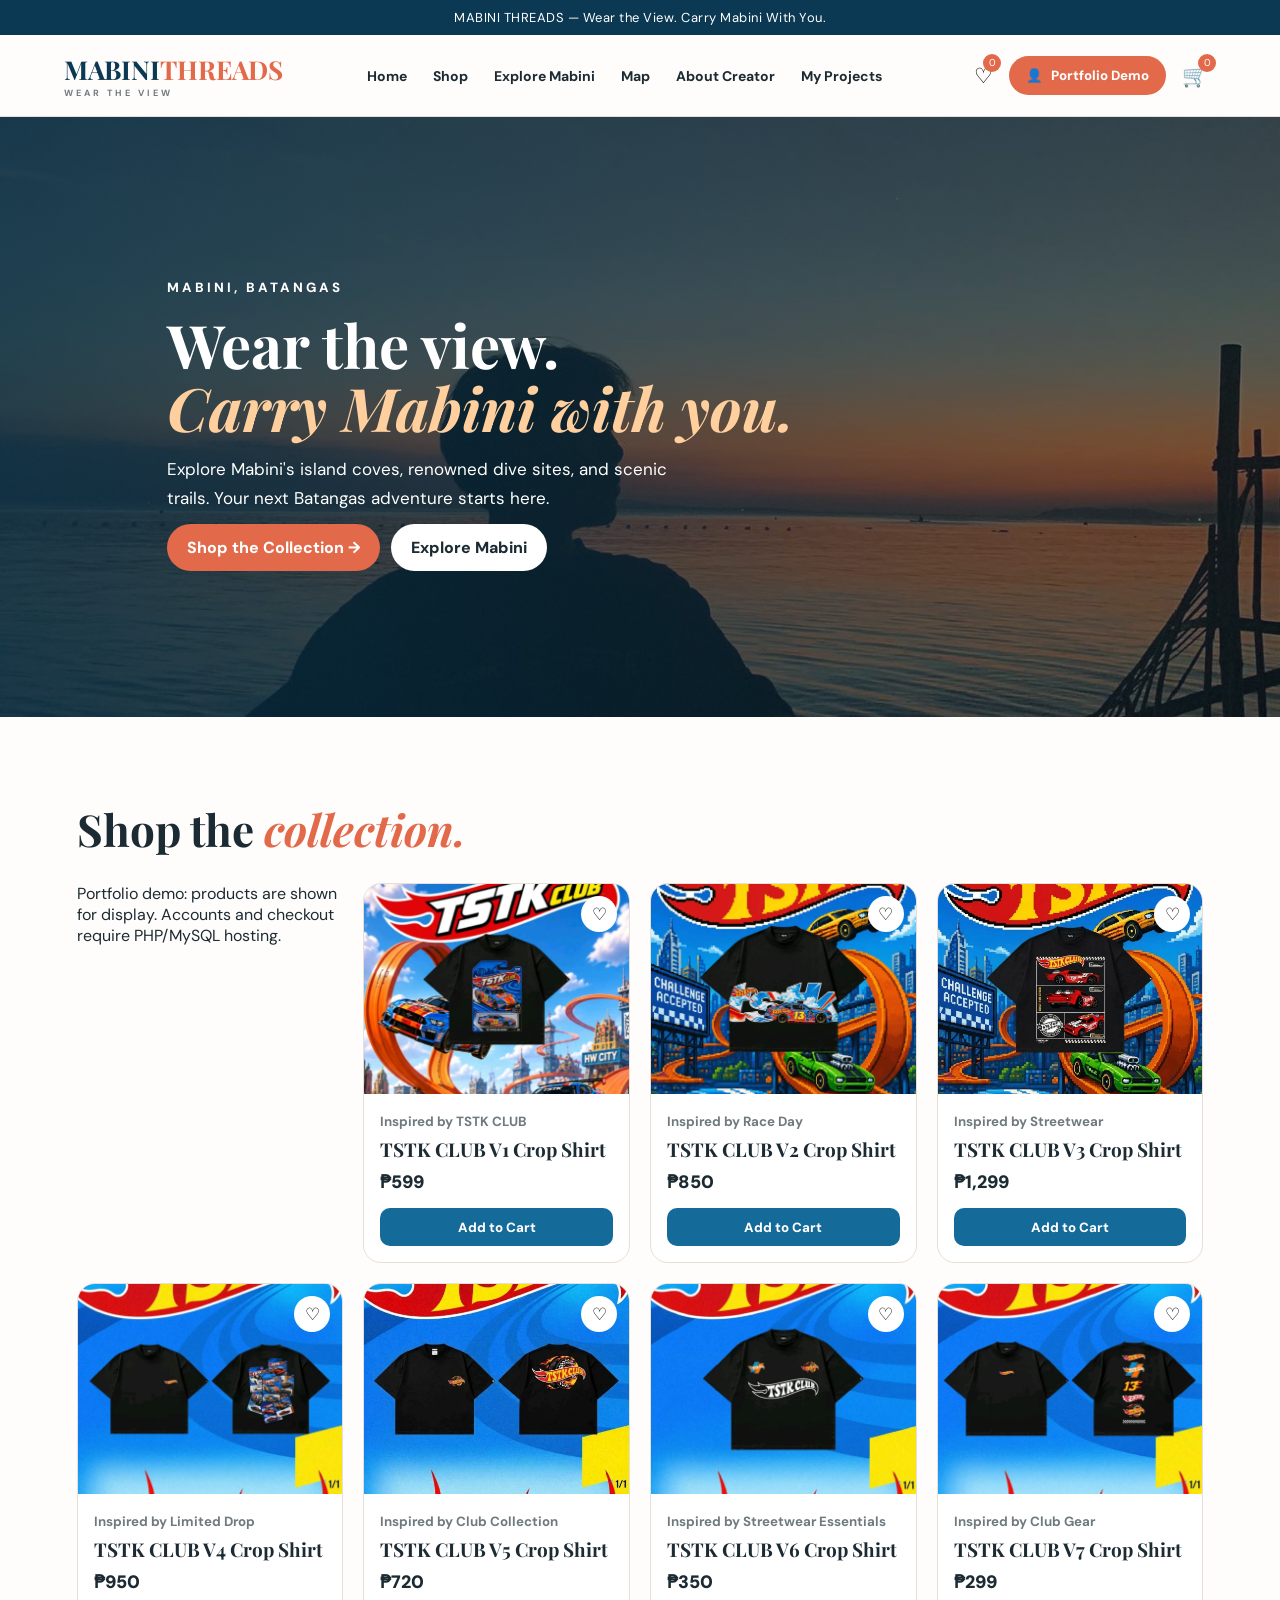
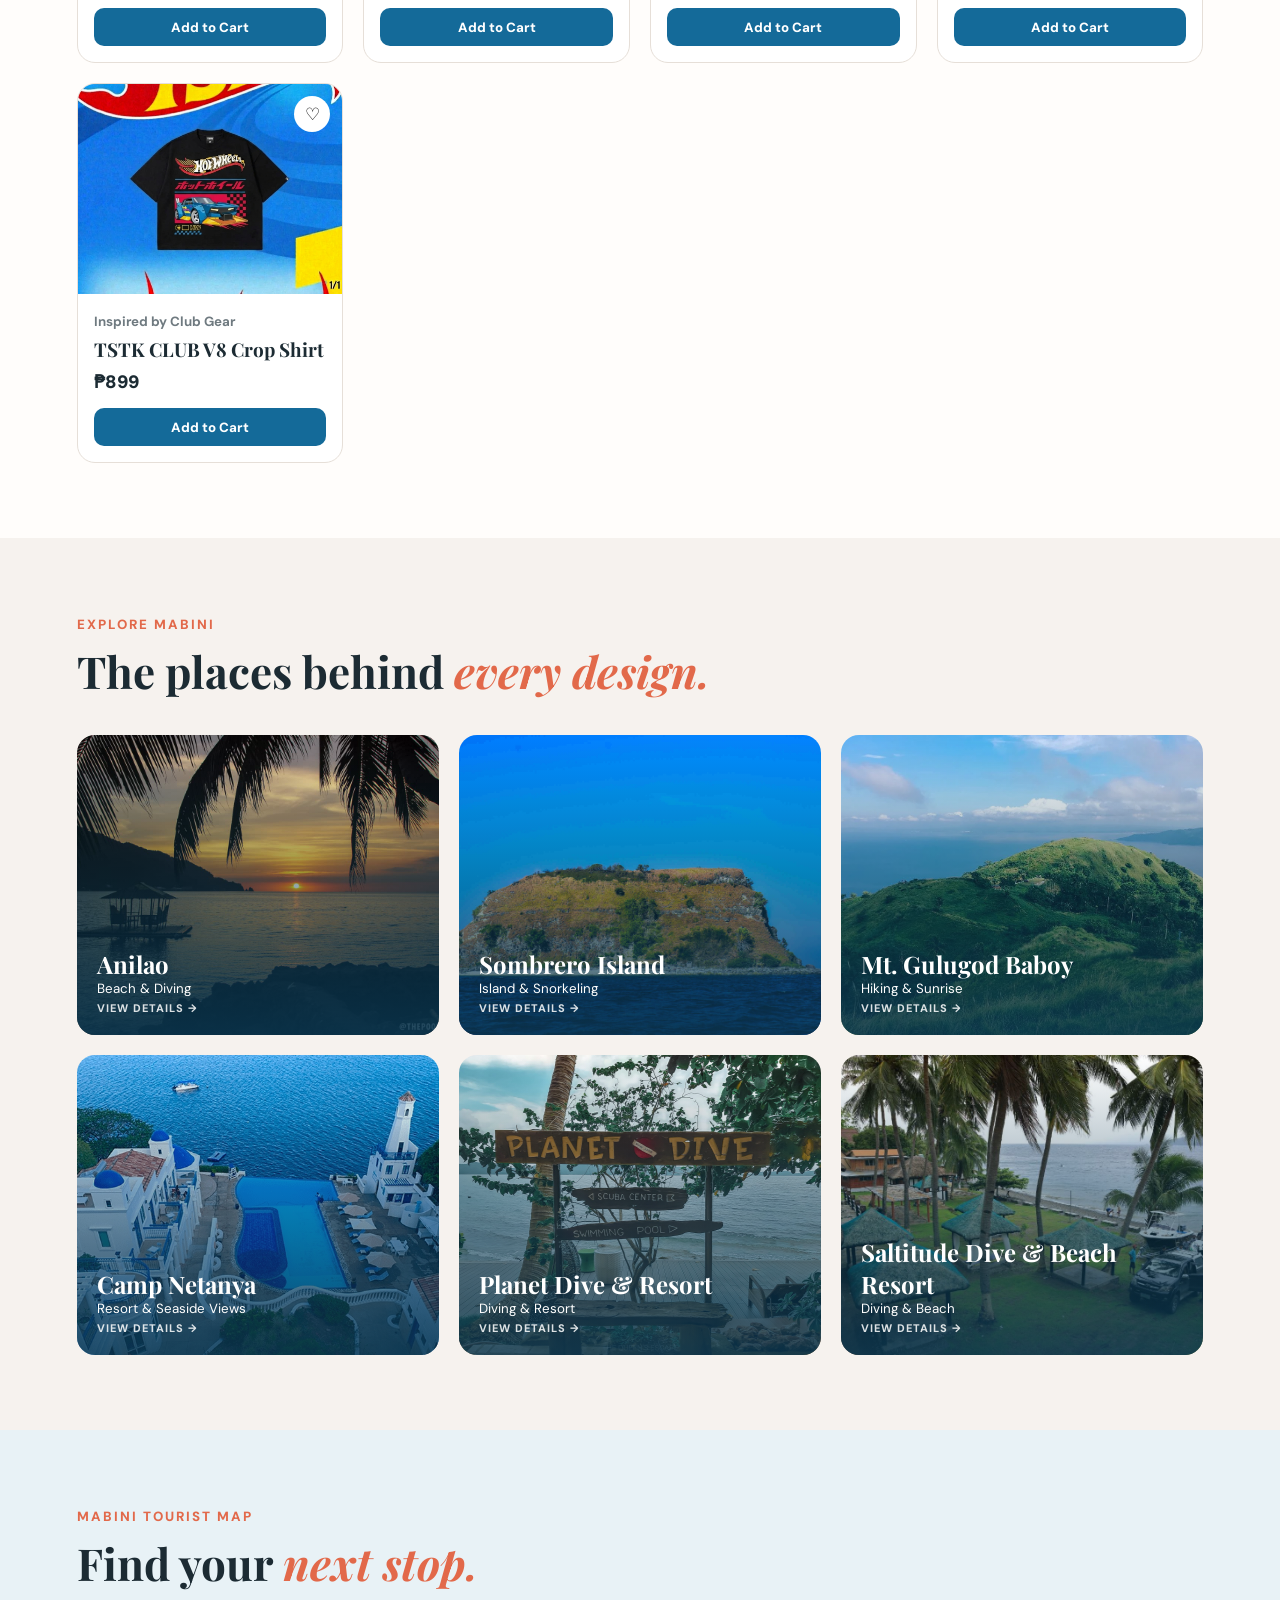
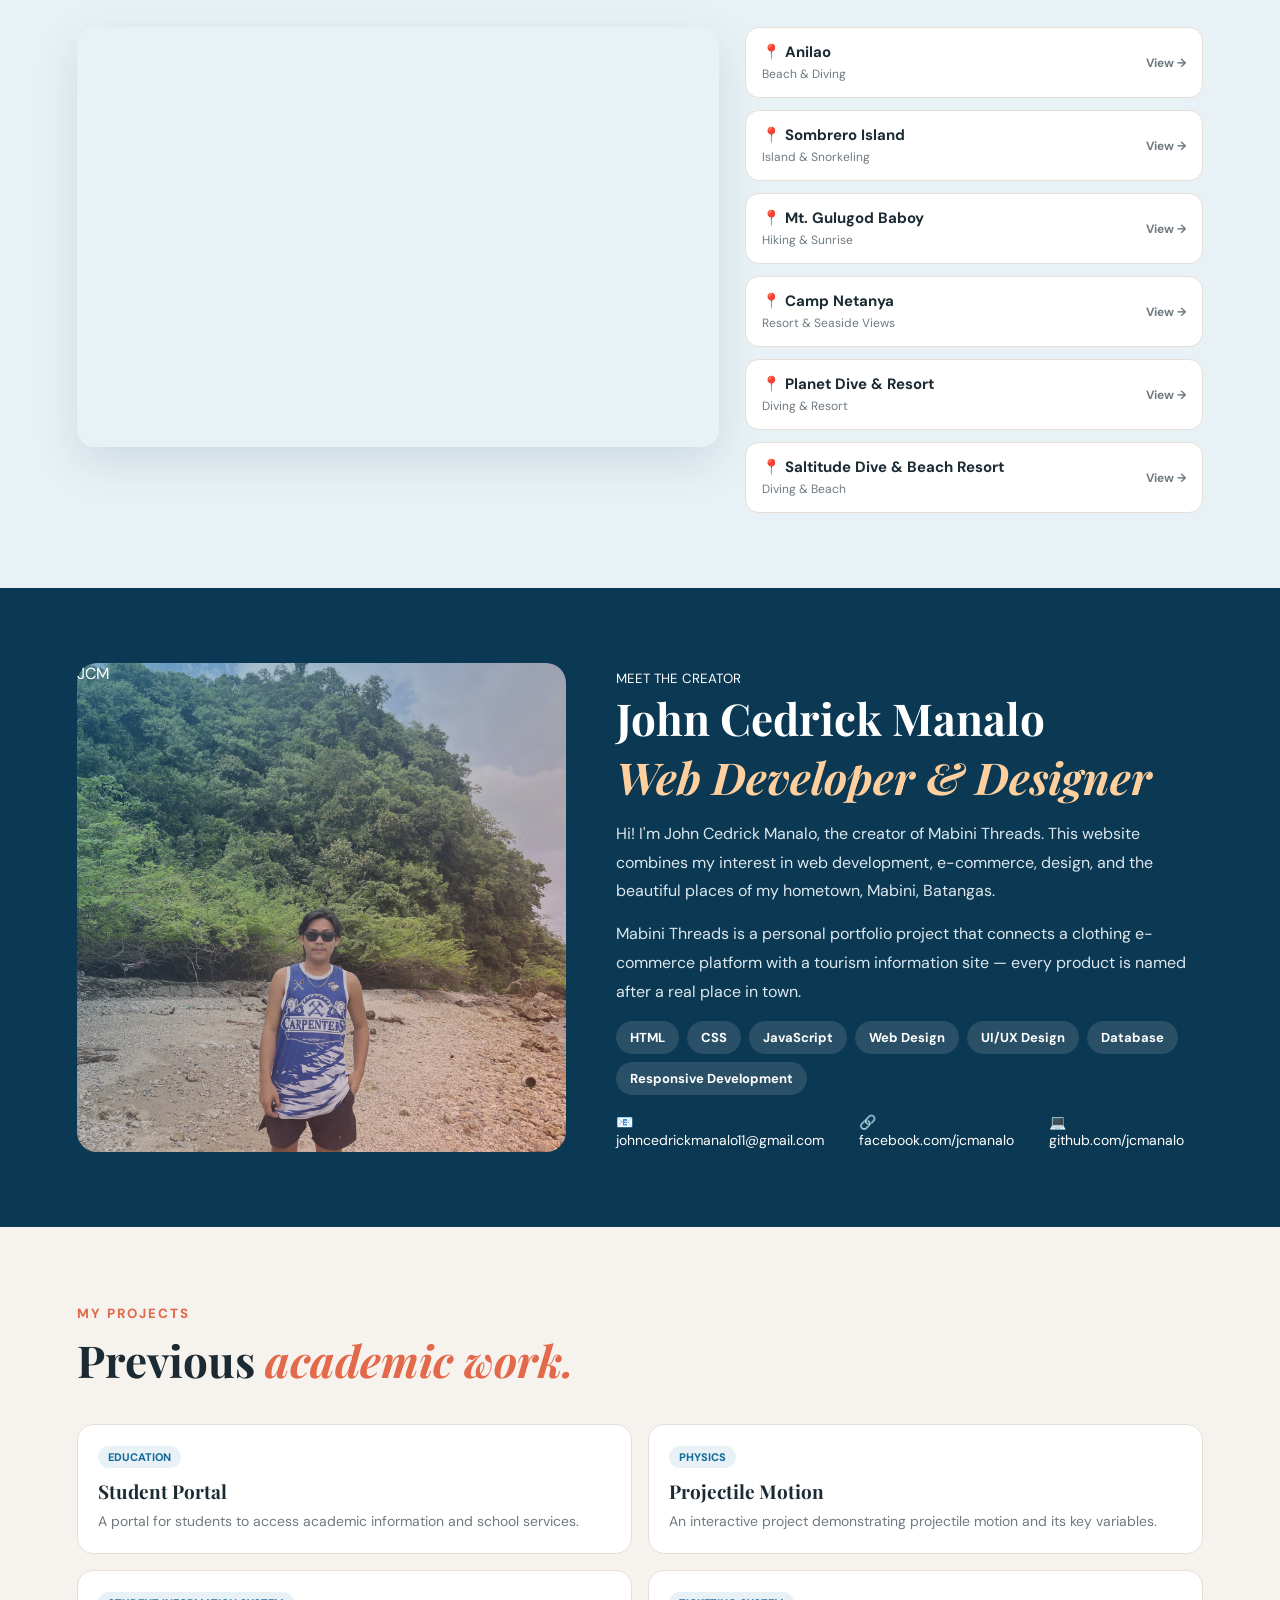
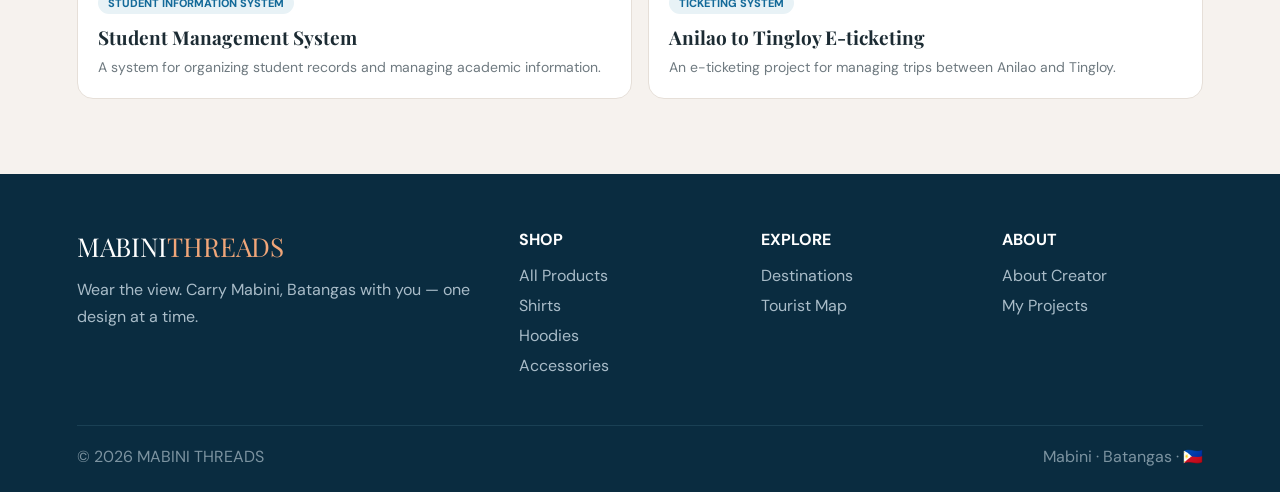
==== commit 18956bbd: "Remove shop category filter buttons Co-authored-by: Copilot <223556219+Copilot@users.noreply.github." ====
--- a/mabini_threads_online.html
+++ b/mabini_threads_online.html
@@ -104,11 +104,6 @@
             <h2>Shop the <em>collection.</em></h2>
         </div>
 
-    </div>
-
-    <div class="categories">
-        <button class="category active" onclick="filterProducts('all',this)">All Products</button>
-        <button class="category" onclick="filterProducts('shirts',this)">Shirts</button>
     </div>
 
     <div class="products" id="products"></div>
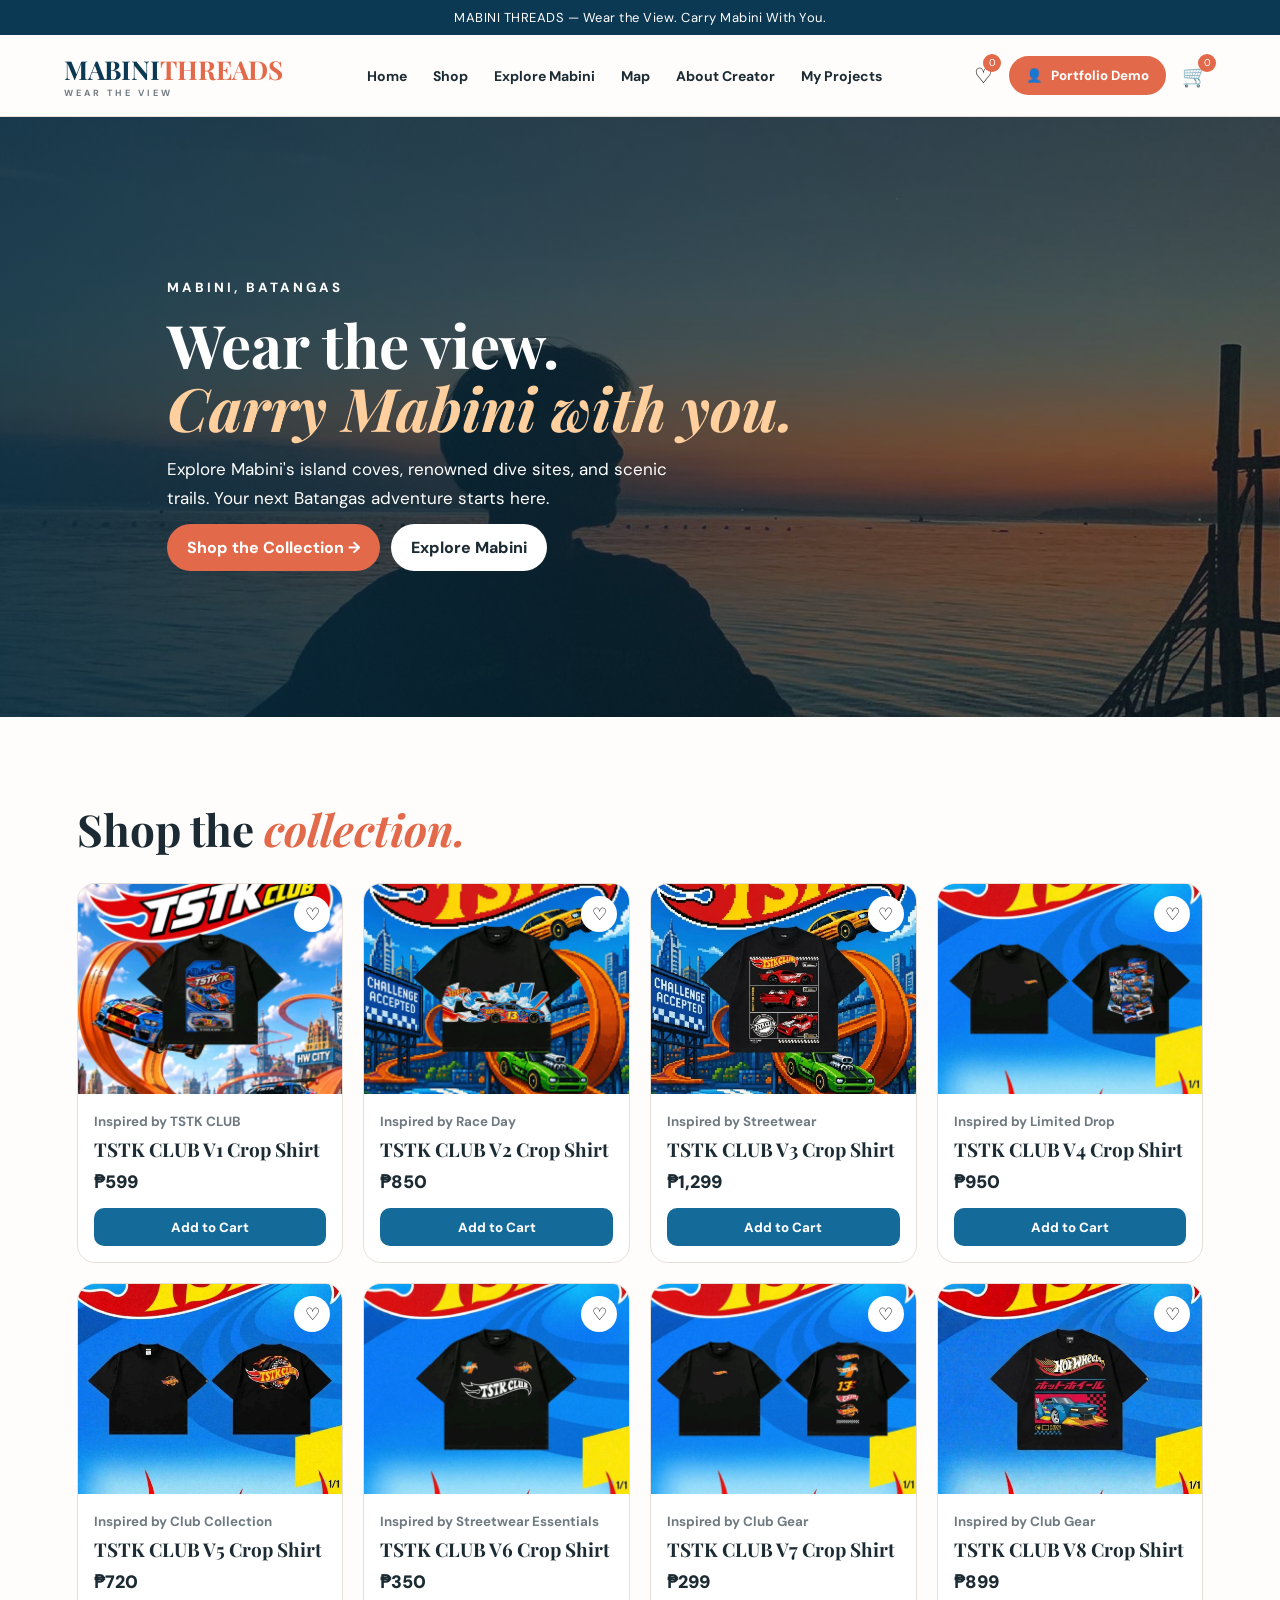
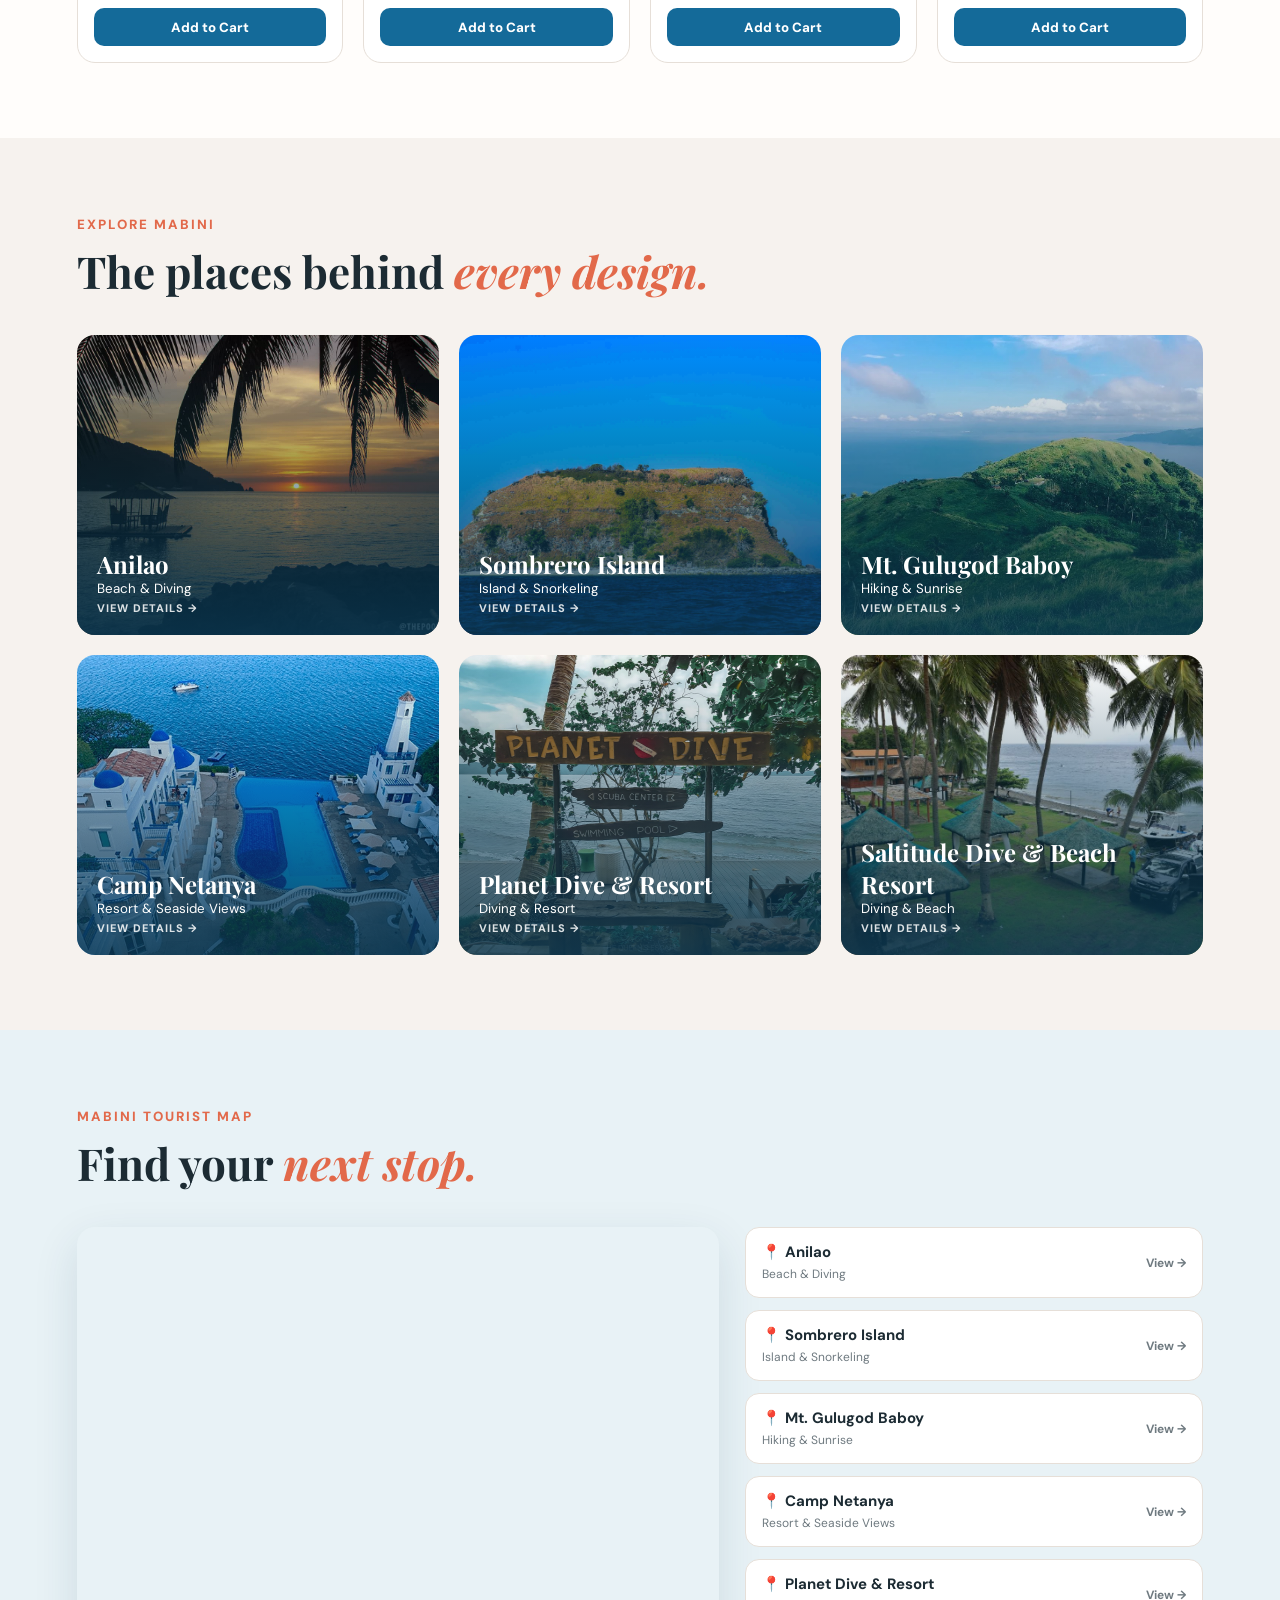
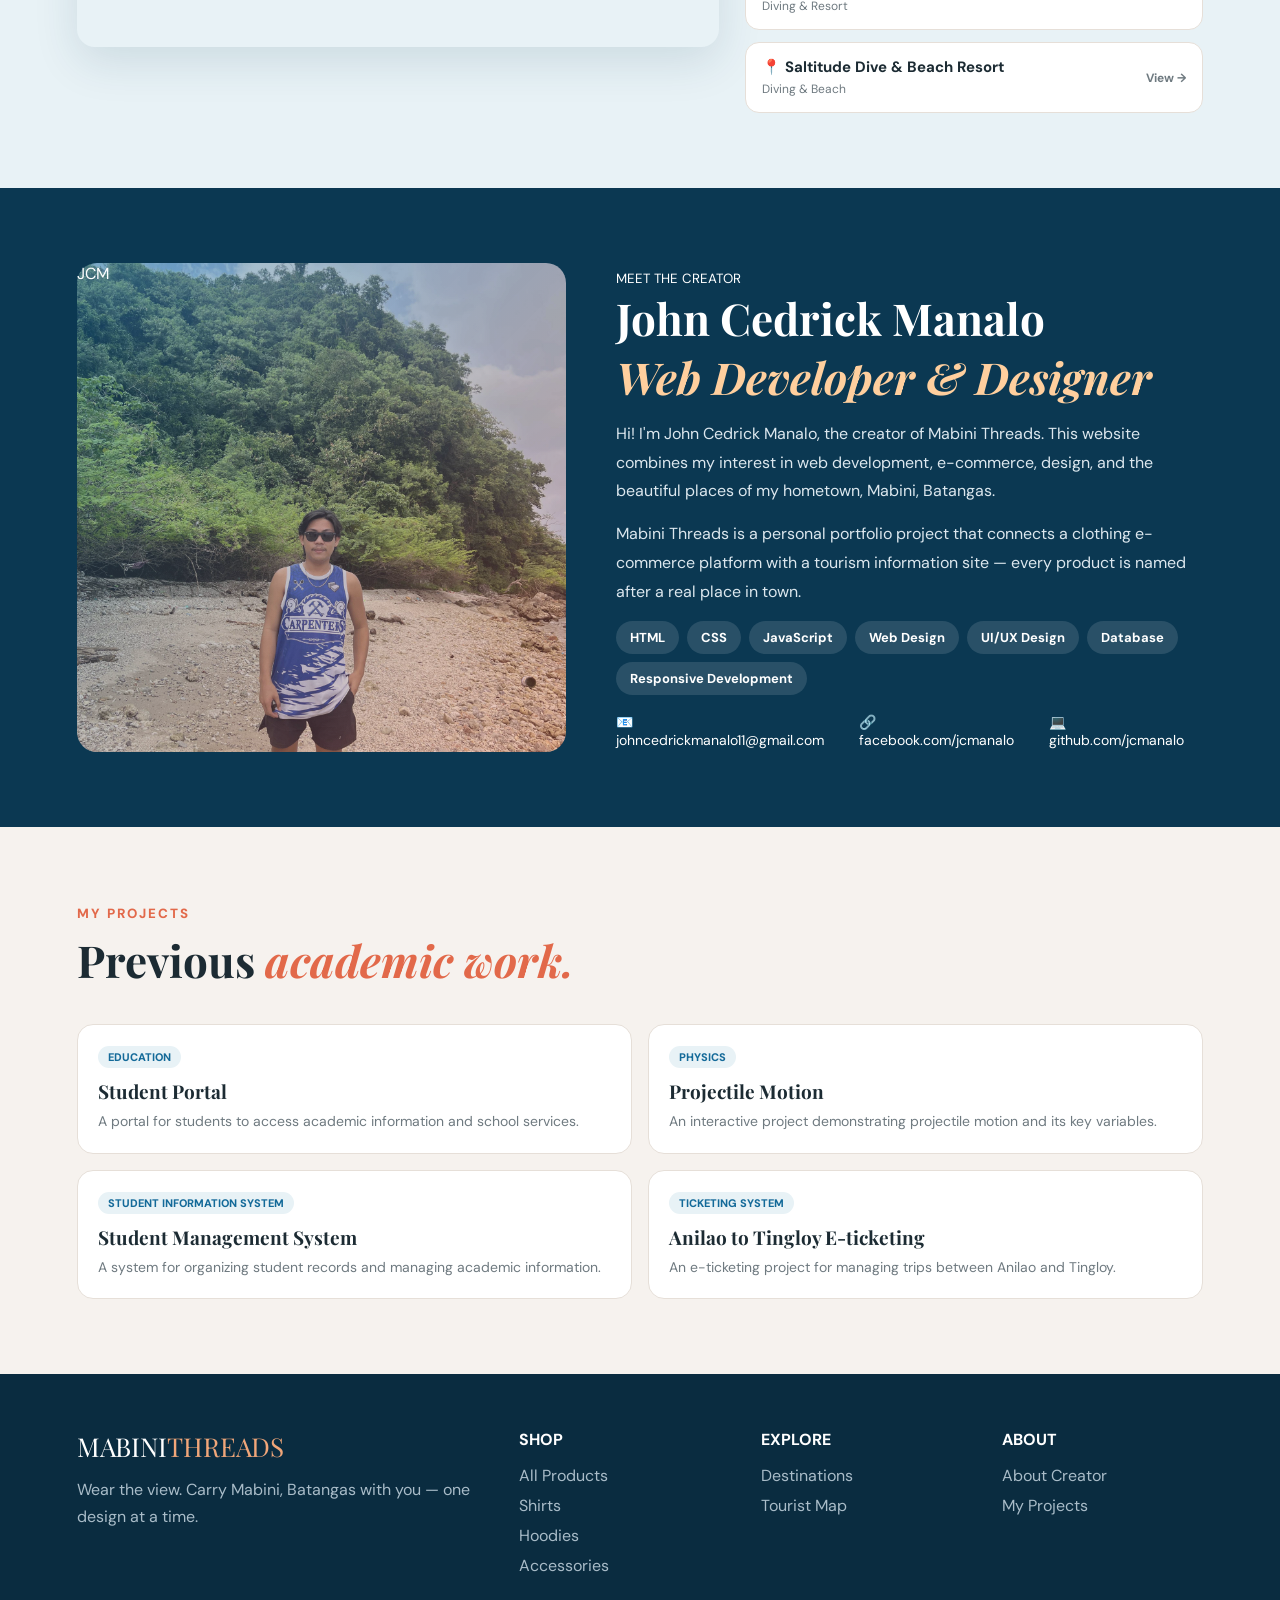
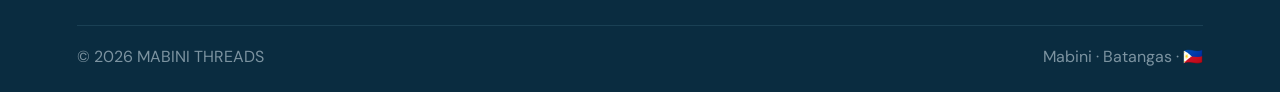
==== commit ffdbc10e: "Remove portfolio demo notice from shop Co-authored-by: Copilot <223556219+Copilot@users.noreply.gith" ====
--- a/mabini_threads_online.html
+++ b/mabini_threads_online.html
@@ -2152,9 +2152,6 @@
         updateCartCount();
         renderCart();
         renderProducts();
-        document.getElementById("products").innerHTML =
-            "<p class=\"static-demo-note\">Portfolio demo: products are shown for display. Accounts and checkout require PHP/MySQL hosting.</p>"
-            + document.getElementById("products").innerHTML;
     }
 
 }
